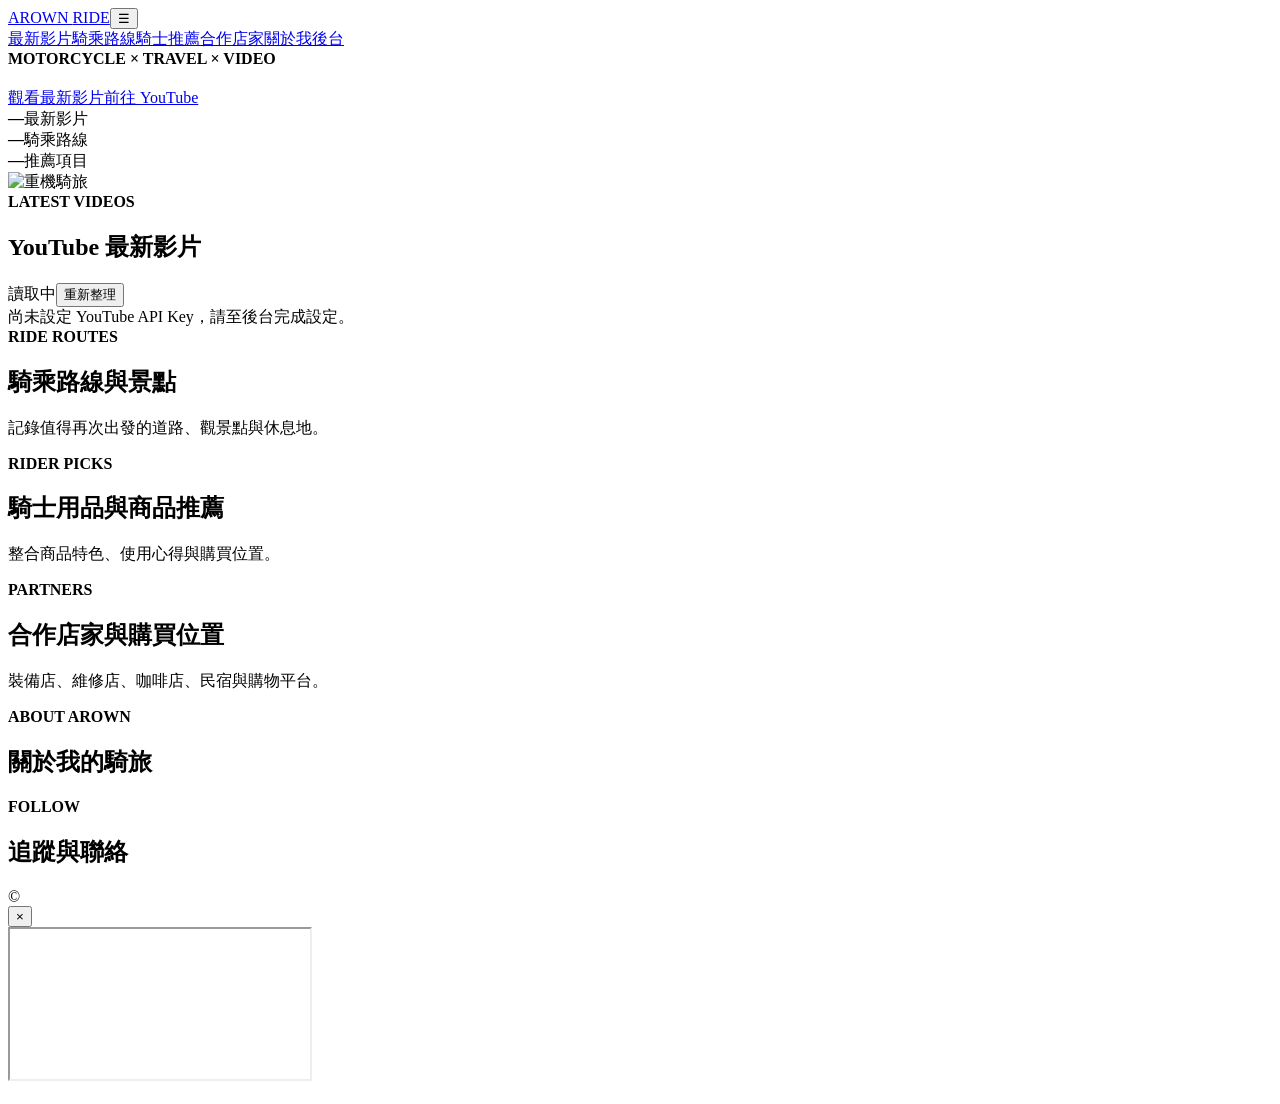
==== index.html @ e5664e4d "Deploy Arown Ride website homepage" ====
<!doctype html><html lang="zh-Hant"><head><meta charset="utf-8"><meta name="viewport" content="width=device-width,initial-scale=1"><meta name="description" content="Arown Chen 重機騎旅品牌網站"><title>Arown Chen｜重機騎旅</title><link rel="stylesheet" href="assets/style.css"></head><body><header><div class="container nav"><a class="logo" href="#home">AROWN <span>RIDE</span></a><button id="menu">☰</button><nav id="nav"><a href="#videos">最新影片</a><a href="#routes">騎乘路線</a><a href="#products">騎士推薦</a><a href="#stores">合作店家</a><a href="#about">關於我</a><a class="admin" href="admin.html">後台</a></nav></div></header><main id="home"><section class="hero"><div class="container hero-grid"><div><b class="tag">MOTORCYCLE × TRAVEL × VIDEO</b><h1 id="heroTitle"></h1><p id="heroSubtitle"></p><div class="actions"><a class="btn primary" href="#videos">觀看最新影片</a><a class="btn ghost" href="https://www.youtube.com/@arown23" target="_blank">前往 YouTube</a></div><div class="stats"><div><strong id="videoCount">—</strong><span>最新影片</span></div><div><strong id="routeCount">—</strong><span>騎乘路線</span></div><div><strong id="productCount">—</strong><span>推薦項目</span></div></div></div><div class="hero-card"><img id="heroImage" alt="重機騎旅"></div></div></section><section id="videos" class="section"><div class="container"><div class="head"><div><b class="tag">LATEST VIDEOS</b><h2>YouTube 最新影片</h2></div><div class="actions"><span id="ytStatus" class="status">讀取中</span><button id="refresh" class="btn ghost small">重新整理</button></div></div><div id="hint" class="hint hidden">尚未設定 YouTube API Key，請至後台完成設定。</div><div id="videoGrid" class="grid videos"></div></div></section><section id="routes" class="section alt"><div class="container"><div class="head"><div><b class="tag">RIDE ROUTES</b><h2>騎乘路線與景點</h2></div><p>記錄值得再次出發的道路、觀景點與休息地。</p></div><div id="routeGrid" class="grid cards3"></div></div></section><section id="products" class="section"><div class="container"><div class="head"><div><b class="tag">RIDER PICKS</b><h2>騎士用品與商品推薦</h2></div><p>整合商品特色、使用心得與購買位置。</p></div><div id="productGrid" class="grid cards3"></div></div></section><section id="stores" class="section alt"><div class="container"><div class="head"><div><b class="tag">PARTNERS</b><h2>合作店家與購買位置</h2></div><p>裝備店、維修店、咖啡店、民宿與購物平台。</p></div><div id="storeGrid" class="grid stores"></div></div></section><section id="about" class="section"><div class="container about"><article class="panel"><b class="tag">ABOUT AROWN</b><h2>關於我的騎旅</h2><p id="aboutText"></p></article><article class="panel"><b class="tag">FOLLOW</b><h2>追蹤與聯絡</h2><div id="contacts" class="contacts"></div></article></div></section></main><footer>© <span id="year"></span> <span id="footerName"></span></footer><div id="modal" class="modal"><div class="shade" data-close></div><div class="dialog"><button data-close>×</button><div class="player"><iframe id="player" allow="autoplay; encrypted-media; picture-in-picture" allowfullscreen></iframe></div><h3 id="modalTitle"></h3></div></div><script src="assets/app.js"></script></body></html>
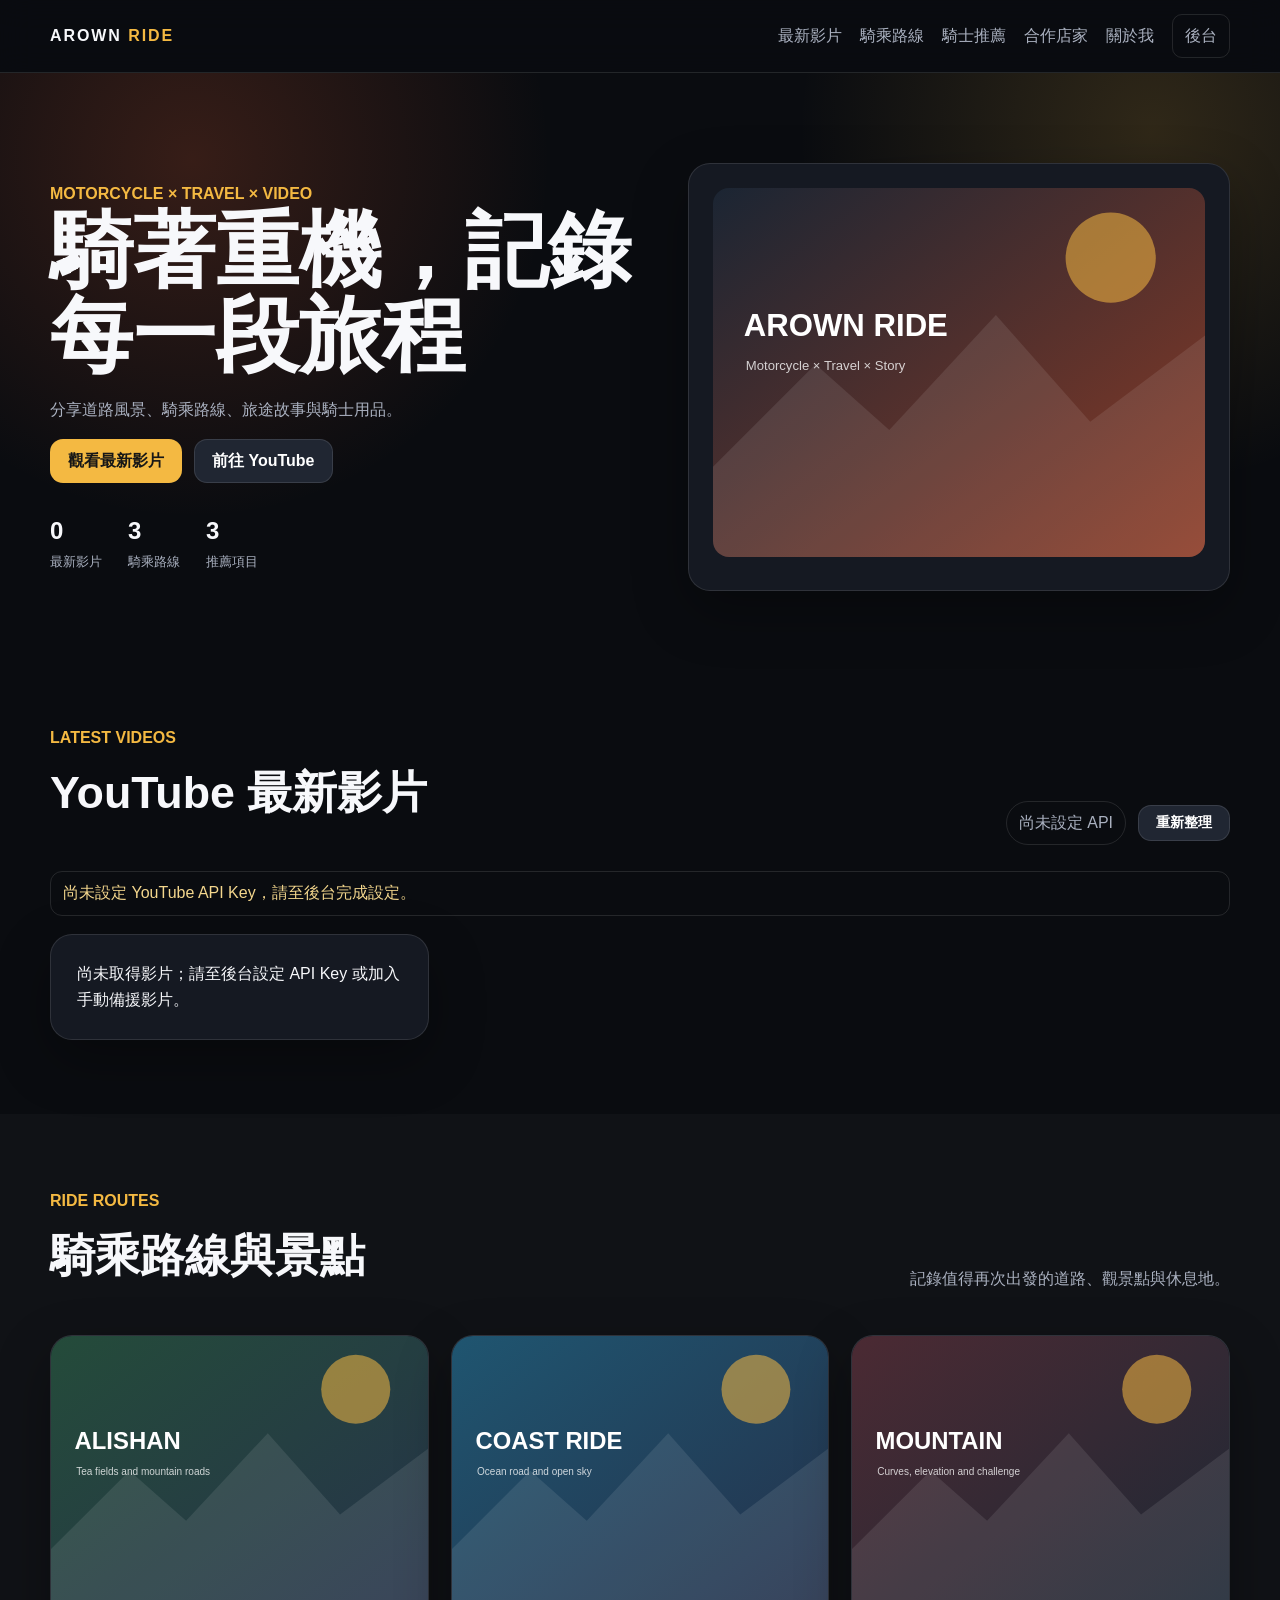
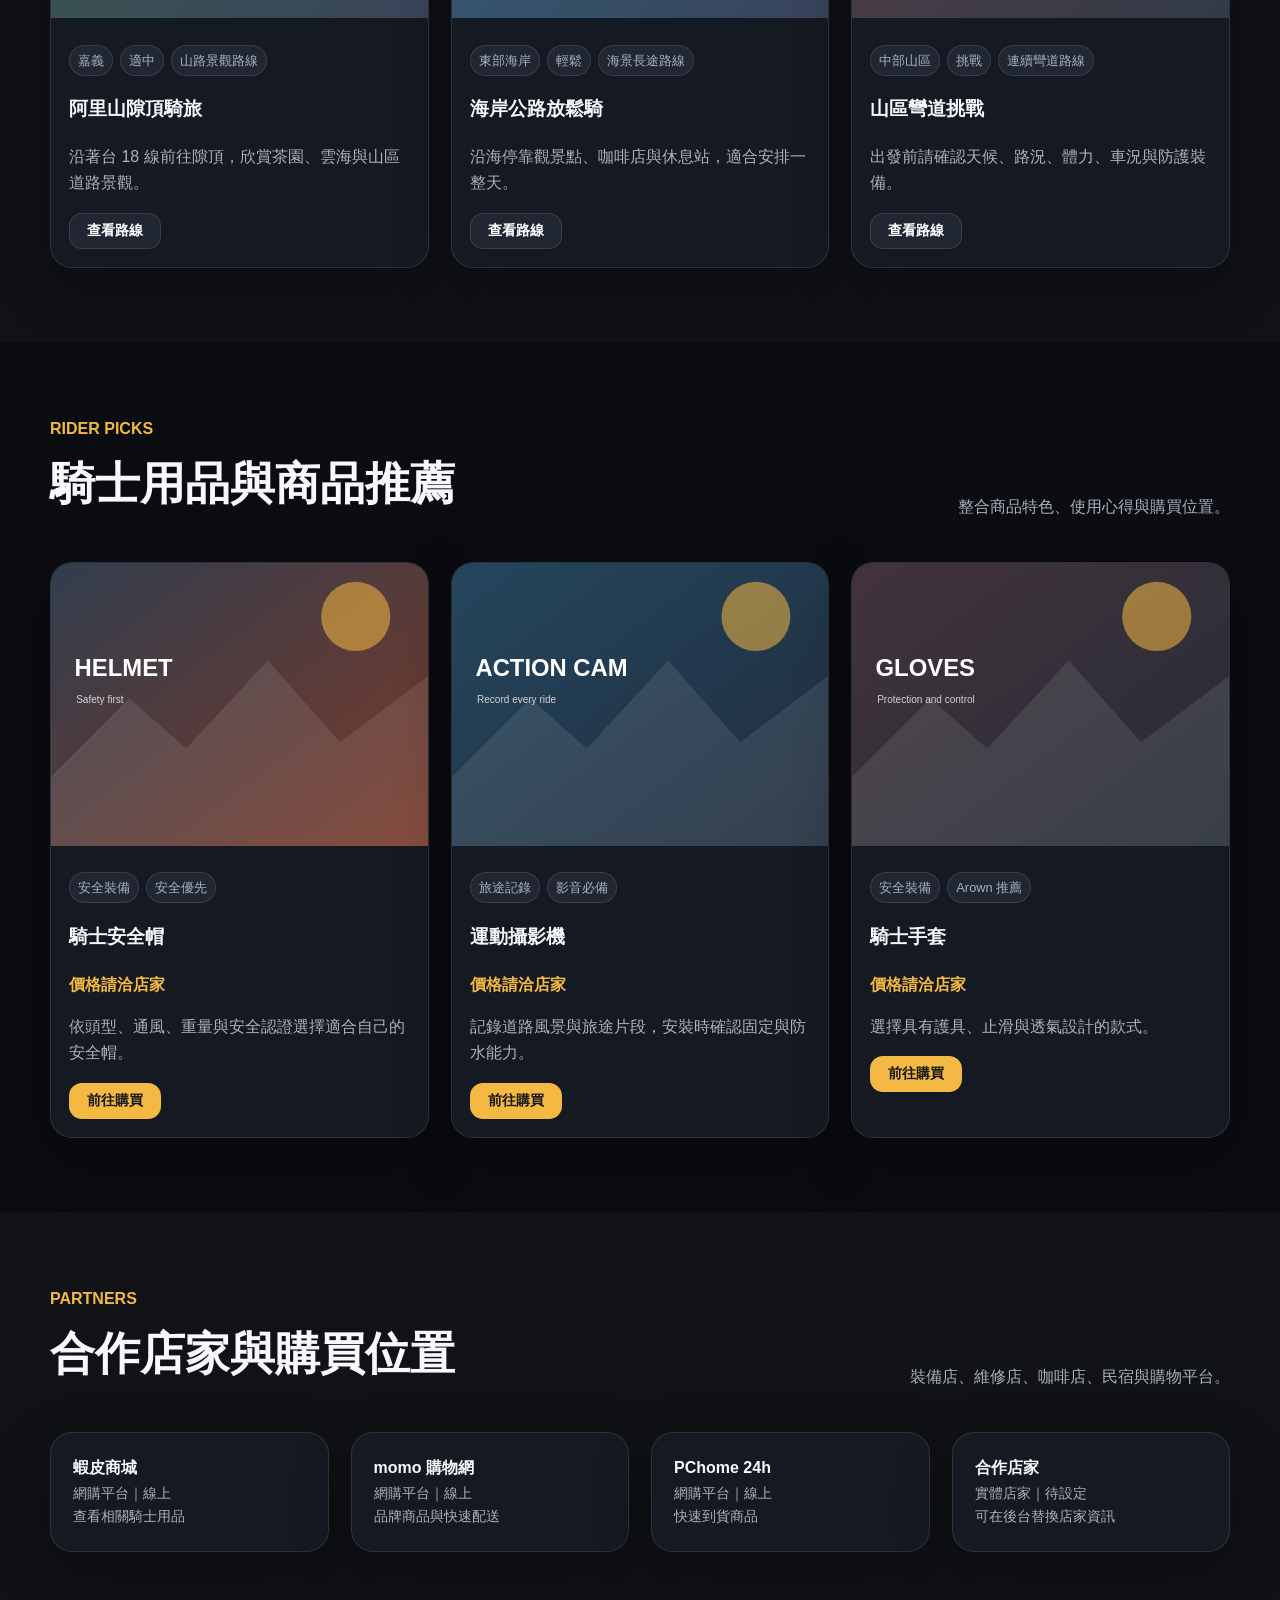
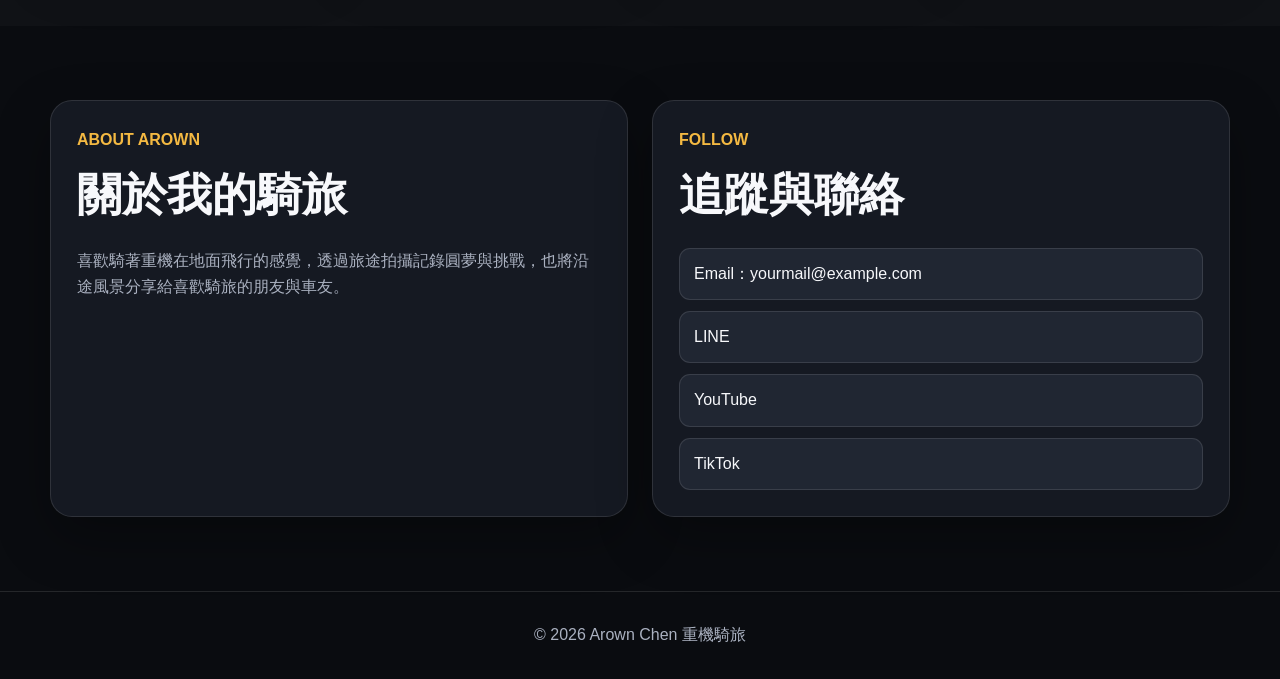
==== commit 2f4c8af4: "Load Arown Ride v3 frontend as module" ====
--- a/index.html
+++ b/index.html
@@ -1 +1 @@
-<!doctype html><html lang="zh-Hant"><head><meta charset="utf-8"><meta name="viewport" content="width=device-width,initial-scale=1"><meta name="description" content="Arown Chen 重機騎旅品牌網站"><title>Arown Chen｜重機騎旅</title><link rel="stylesheet" href="assets/style.css"></head><body><header><div class="container nav"><a class="logo" href="#home">AROWN <span>RIDE</span></a><button id="menu">☰</button><nav id="nav"><a href="#videos">最新影片</a><a href="#routes">騎乘路線</a><a href="#products">騎士推薦</a><a href="#stores">合作店家</a><a href="#about">關於我</a><a class="admin" href="admin.html">後台</a></nav></div></header><main id="home"><section class="hero"><div class="container hero-grid"><div><b class="tag">MOTORCYCLE × TRAVEL × VIDEO</b><h1 id="heroTitle"></h1><p id="heroSubtitle"></p><div class="actions"><a class="btn primary" href="#videos">觀看最新影片</a><a class="btn ghost" href="https://www.youtube.com/@arown23" target="_blank">前往 YouTube</a></div><div class="stats"><div><strong id="videoCount">—</strong><span>最新影片</span></div><div><strong id="routeCount">—</strong><span>騎乘路線</span></div><div><strong id="productCount">—</strong><span>推薦項目</span></div></div></div><div class="hero-card"><img id="heroImage" alt="重機騎旅"></div></div></section><section id="videos" class="section"><div class="container"><div class="head"><div><b class="tag">LATEST VIDEOS</b><h2>YouTube 最新影片</h2></div><div class="actions"><span id="ytStatus" class="status">讀取中</span><button id="refresh" class="btn ghost small">重新整理</button></div></div><div id="hint" class="hint hidden">尚未設定 YouTube API Key，請至後台完成設定。</div><div id="videoGrid" class="grid videos"></div></div></section><section id="routes" class="section alt"><div class="container"><div class="head"><div><b class="tag">RIDE ROUTES</b><h2>騎乘路線與景點</h2></div><p>記錄值得再次出發的道路、觀景點與休息地。</p></div><div id="routeGrid" class="grid cards3"></div></div></section><section id="products" class="section"><div class="container"><div class="head"><div><b class="tag">RIDER PICKS</b><h2>騎士用品與商品推薦</h2></div><p>整合商品特色、使用心得與購買位置。</p></div><div id="productGrid" class="grid cards3"></div></div></section><section id="stores" class="section alt"><div class="container"><div class="head"><div><b class="tag">PARTNERS</b><h2>合作店家與購買位置</h2></div><p>裝備店、維修店、咖啡店、民宿與購物平台。</p></div><div id="storeGrid" class="grid stores"></div></div></section><section id="about" class="section"><div class="container about"><article class="panel"><b class="tag">ABOUT AROWN</b><h2>關於我的騎旅</h2><p id="aboutText"></p></article><article class="panel"><b class="tag">FOLLOW</b><h2>追蹤與聯絡</h2><div id="contacts" class="contacts"></div></article></div></section></main><footer>© <span id="year"></span> <span id="footerName"></span></footer><div id="modal" class="modal"><div class="shade" data-close></div><div class="dialog"><button data-close>×</button><div class="player"><iframe id="player" allow="autoplay; encrypted-media; picture-in-picture" allowfullscreen></iframe></div><h3 id="modalTitle"></h3></div></div><script src="assets/app.js"></script></body></html>+<!doctype html><html lang="zh-Hant"><head><meta charset="utf-8"><meta name="viewport" content="width=device-width,initial-scale=1"><meta name="description" content="Arown Chen 重機騎旅品牌網站"><title>Arown Chen｜重機騎旅</title><link rel="stylesheet" href="assets/style.css"></head><body><header><div class="container nav"><a class="logo" href="#home">AROWN <span>RIDE</span></a><button id="menu">☰</button><nav id="nav"><a href="#videos">最新影片</a><a href="#routes">騎乘路線</a><a href="#products">騎士推薦</a><a href="#stores">合作店家</a><a href="#about">關於我</a><a class="admin" href="admin.html">後台</a></nav></div></header><main id="home"><section class="hero"><div class="container hero-grid"><div><b class="tag">MOTORCYCLE × TRAVEL × VIDEO</b><h1 id="heroTitle"></h1><p id="heroSubtitle"></p><div class="actions"><a class="btn primary" href="#videos">觀看最新影片</a><a class="btn ghost" href="https://www.youtube.com/@arown23" target="_blank" rel="noopener">前往 YouTube</a></div><div class="stats"><div><strong id="videoCount">—</strong><span>最新影片</span></div><div><strong id="routeCount">—</strong><span>騎乘路線</span></div><div><strong id="productCount">—</strong><span>推薦項目</span></div></div></div><div class="hero-card"><img id="heroImage" alt="重機騎旅"></div></div></section><section id="videos" class="section"><div class="container"><div class="head"><div><b class="tag">LATEST VIDEOS</b><h2>YouTube 最新影片</h2></div><div class="actions"><span id="ytStatus" class="status">讀取中</span><button id="refresh" class="btn ghost small">重新整理</button></div></div><div id="hint" class="hint hidden">尚未設定 YouTube API Key，請至後台完成設定。</div><div id="videoGrid" class="grid videos"></div></div></section><section id="routes" class="section alt"><div class="container"><div class="head"><div><b class="tag">RIDE ROUTES</b><h2>騎乘路線與景點</h2></div><p>記錄值得再次出發的道路、觀景點與休息地。</p></div><div id="routeGrid" class="grid cards3"></div></div></section><section id="products" class="section"><div class="container"><div class="head"><div><b class="tag">RIDER PICKS</b><h2>騎士用品與商品推薦</h2></div><p>整合商品特色、使用心得與購買位置。</p></div><div id="productGrid" class="grid cards3"></div></div></section><section id="stores" class="section alt"><div class="container"><div class="head"><div><b class="tag">PARTNERS</b><h2>合作店家與購買位置</h2></div><p>裝備店、維修店、咖啡店、民宿與購物平台。</p></div><div id="storeGrid" class="grid stores"></div></div></section><section id="about" class="section"><div class="container about"><article class="panel"><b class="tag">ABOUT AROWN</b><h2>關於我的騎旅</h2><p id="aboutText"></p></article><article class="panel"><b class="tag">FOLLOW</b><h2>追蹤與聯絡</h2><div id="contacts" class="contacts"></div></article></div></section></main><footer>© <span id="year"></span> <span id="footerName"></span></footer><div id="modal" class="modal"><div class="shade" data-close></div><div class="dialog"><button data-close>×</button><div class="player"><iframe id="player" allow="autoplay; encrypted-media; picture-in-picture" allowfullscreen></iframe></div><h3 id="modalTitle"></h3></div></div><script type="module" src="assets/app.js"></script></body></html>
--- a/assets/style.css
+++ b/assets/style.css
@@ -0,0 +1 @@
+*{box-sizing:border-box}:root{--bg:#0a0c10;--card:#151922;--card2:#202632;--text:#f7f8fb;--muted:#aab1c0;--accent:#f4b942;--line:rgba(255,255,255,.11);--max:1180px}html{scroll-behavior:smooth}body{margin:0;background:var(--bg);color:var(--text);font-family:"Microsoft JhengHei",Arial,sans-serif;line-height:1.65}a{color:inherit;text-decoration:none}.container{width:min(var(--max),calc(100% - 32px));margin:auto}header{position:sticky;top:0;z-index:20;background:rgba(10,12,16,.88);backdrop-filter:blur(16px);border-bottom:1px solid var(--line)}.nav{min-height:72px;display:flex;align-items:center;justify-content:space-between}.logo{font-weight:900;letter-spacing:.12em}.logo span,.tag{color:var(--accent)}nav{display:flex;gap:18px;align-items:center}nav a{color:var(--muted)}.admin{border:1px solid var(--line);padding:8px 12px;border-radius:10px}#menu{display:none;background:none;color:white;border:0;font-size:1.4rem}.hero{padding:90px 0 60px;background:radial-gradient(circle at 15% 15%,rgba(214,90,49,.22),transparent 30%),radial-gradient(circle at 90% 10%,rgba(244,185,66,.16),transparent 28%)}.hero-grid{display:grid;grid-template-columns:1.05fr .95fr;gap:38px;align-items:center}h1{font-size:clamp(2.7rem,7vw,5.2rem);line-height:1.03;margin:0 0 18px}h2{font-size:clamp(1.8rem,4vw,2.8rem);margin:.1em 0 .35em}.hero p,.head p,.panel p,.card p{color:var(--muted)}.hero-card,.panel,.card{background:var(--card);border:1px solid var(--line);border-radius:22px;overflow:hidden;box-shadow:0 20px 55px rgba(0,0,0,.3)}.hero-card{padding:24px}.hero-card img{width:100%;border-radius:16px}.actions{display:flex;gap:12px;flex-wrap:wrap;align-items:center}.btn{display:inline-flex;min-height:44px;padding:0 17px;align-items:center;justify-content:center;border-radius:13px;border:1px solid transparent;font-weight:800;cursor:pointer}.primary{background:var(--accent);color:#171717}.ghost{background:var(--card2);border-color:var(--line);color:white}.danger{background:#a93648;color:white}.small{min-height:36px;font-size:.9rem}.stats{display:flex;gap:26px;margin-top:28px}.stats div{display:grid}.stats strong{font-size:1.5rem}.stats span{font-size:.82rem;color:var(--muted)}.section{padding:74px 0}.alt{background:rgba(255,255,255,.025)}.head{display:flex;justify-content:space-between;align-items:end;gap:24px;margin-bottom:26px}.grid{display:grid;gap:22px}.videos,.cards3{grid-template-columns:repeat(3,1fr)}.stores{grid-template-columns:repeat(4,1fr)}.card img{width:100%;aspect-ratio:4/3;object-fit:cover}.thumb{position:relative;aspect-ratio:16/9;cursor:pointer;overflow:hidden}.thumb img{width:100%;height:100%;object-fit:cover}.play{position:absolute;inset:0;display:grid;place-items:center;font-size:2rem;background:linear-gradient(transparent,rgba(0,0,0,.35))}.body{padding:18px}.meta,.chip{font-size:.8rem;color:var(--muted)}.chips{display:flex;gap:7px;flex-wrap:wrap}.chip{padding:4px 8px;border-radius:999px;border:1px solid var(--line);background:var(--card2)}.price{color:var(--accent);font-weight:900}.store{padding:22px}.store span{display:block;color:var(--muted);font-size:.9rem}.about{display:grid;grid-template-columns:1fr 1fr;gap:24px}.panel{padding:26px}.contacts{display:grid;gap:11px}.contacts a{padding:12px 14px;background:var(--card2);border:1px solid var(--line);border-radius:11px}.status,.hint{padding:8px 12px;border:1px solid var(--line);border-radius:999px;color:var(--muted)}.hint{margin-bottom:18px;border-radius:12px;color:#f4d78d}.hidden{display:none}footer{text-align:center;padding:30px;color:var(--muted);border-top:1px solid var(--line)}.modal{display:none;position:fixed;inset:0;z-index:100}.modal.open{display:block}.shade{position:absolute;inset:0;background:rgba(0,0,0,.8)}.dialog{position:relative;z-index:1;width:min(980px,calc(100% - 28px));margin:7vh auto;background:var(--card);padding:18px;border-radius:18px}.dialog>button{position:absolute;right:8px;top:8px;border:0;border-radius:50%;width:38px;height:38px;background:black;color:white;font-size:1.4rem}.player{aspect-ratio:16/9}.player iframe{width:100%;height:100%;border:0}.admin-main{padding:50px 0}.admin-title{font-size:clamp(2rem,5vw,3.5rem)}.tabs{display:flex;gap:9px;flex-wrap:wrap;margin:22px 0}.tabs button{padding:10px 14px;background:var(--card2);color:white;border:1px solid var(--line);border-radius:11px}.tabs button.active{background:var(--accent);color:#171717}.tab{display:none}.tab.active{display:block}.form{display:grid;grid-template-columns:1fr 1fr;gap:15px}.full{grid-column:1/-1}label{font-weight:700}input,select,textarea{width:100%;margin-top:6px;padding:11px 12px;background:var(--card2);border:1px solid var(--line);border-radius:10px;color:white;font:inherit}textarea{min-height:110px}.list{display:grid;gap:11px;margin-top:18px}.item{display:grid;grid-template-columns:1fr auto;gap:12px;align-items:center;padding:14px;background:var(--card);border:1px solid var(--line);border-radius:13px}.result{margin-top:14px;padding:12px;background:var(--card2);border-radius:11px;color:var(--muted)}@media(max-width:950px){.videos,.cards3{grid-template-columns:repeat(2,1fr)}.stores{grid-template-columns:repeat(2,1fr)}}@media(max-width:760px){.hero-grid,.about{grid-template-columns:1fr}#menu{display:block}#nav{display:none;position:absolute;top:66px;left:16px;right:16px;background:var(--card);padding:16px;flex-direction:column}#nav.open{display:flex}.videos,.cards3,.stores,.form{grid-template-columns:1fr}.full{grid-column:auto}.head{align-items:flex-start;flex-direction:column}.item{grid-template-columns:1fr}}
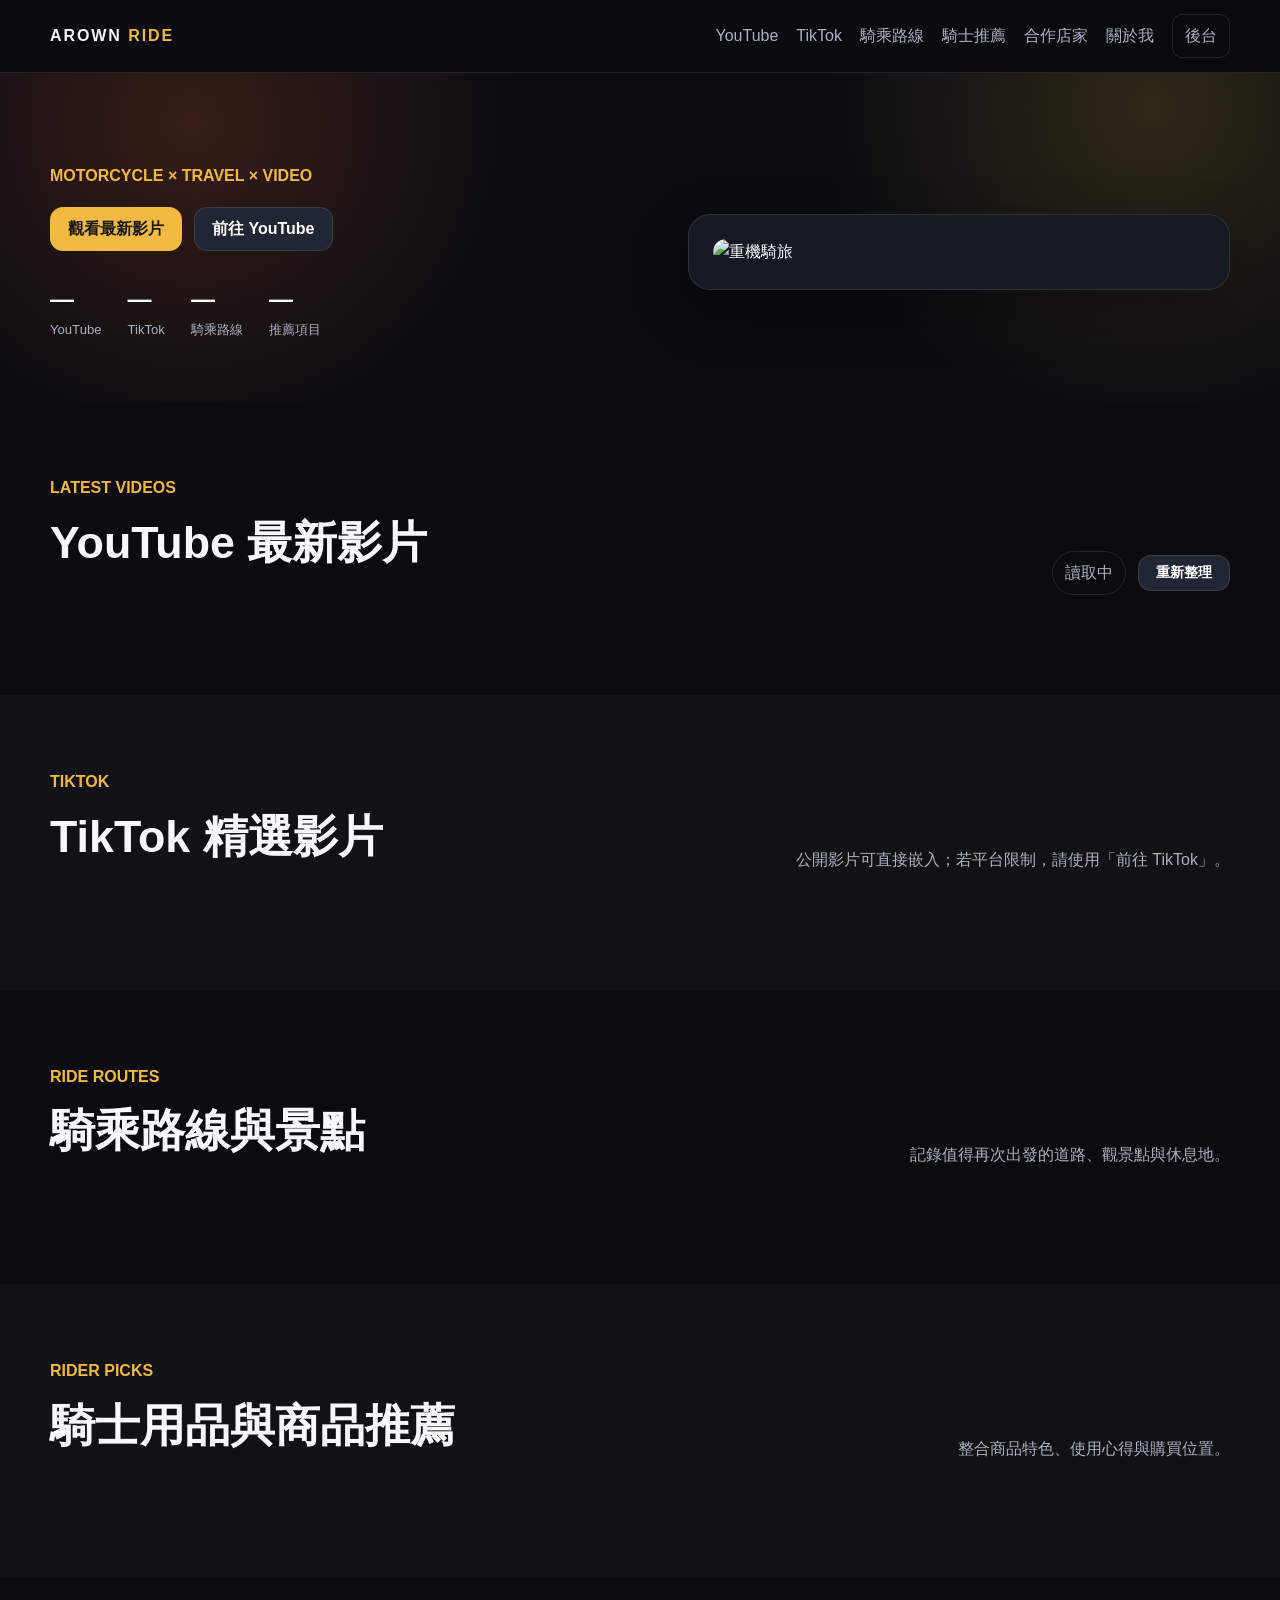
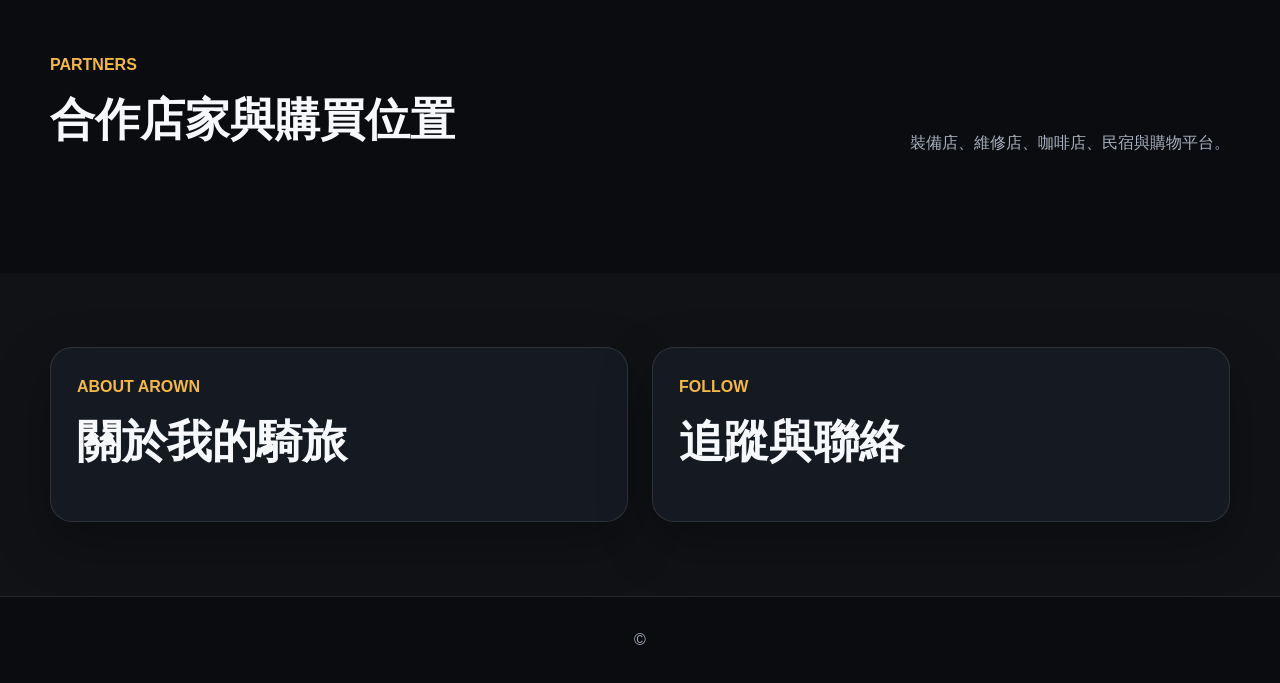
==== commit 19c26919: "Add TikTok section to Arown Ride v3.0.3" ====
--- a/index.html
+++ b/index.html
@@ -1 +1 @@
-<!doctype html><html lang="zh-Hant"><head><meta charset="utf-8"><meta name="viewport" content="width=device-width,initial-scale=1"><meta name="description" content="Arown Chen 重機騎旅品牌網站"><title>Arown Chen｜重機騎旅</title><link rel="stylesheet" href="assets/style.css"></head><body><header><div class="container nav"><a class="logo" href="#home">AROWN <span>RIDE</span></a><button id="menu">☰</button><nav id="nav"><a href="#videos">最新影片</a><a href="#routes">騎乘路線</a><a href="#products">騎士推薦</a><a href="#stores">合作店家</a><a href="#about">關於我</a><a class="admin" href="admin.html">後台</a></nav></div></header><main id="home"><section class="hero"><div class="container hero-grid"><div><b class="tag">MOTORCYCLE × TRAVEL × VIDEO</b><h1 id="heroTitle"></h1><p id="heroSubtitle"></p><div class="actions"><a class="btn primary" href="#videos">觀看最新影片</a><a class="btn ghost" href="https://www.youtube.com/@arown23" target="_blank" rel="noopener">前往 YouTube</a></div><div class="stats"><div><strong id="videoCount">—</strong><span>最新影片</span></div><div><strong id="routeCount">—</strong><span>騎乘路線</span></div><div><strong id="productCount">—</strong><span>推薦項目</span></div></div></div><div class="hero-card"><img id="heroImage" alt="重機騎旅"></div></div></section><section id="videos" class="section"><div class="container"><div class="head"><div><b class="tag">LATEST VIDEOS</b><h2>YouTube 最新影片</h2></div><div class="actions"><span id="ytStatus" class="status">讀取中</span><button id="refresh" class="btn ghost small">重新整理</button></div></div><div id="hint" class="hint hidden">尚未設定 YouTube API Key，請至後台完成設定。</div><div id="videoGrid" class="grid videos"></div></div></section><section id="routes" class="section alt"><div class="container"><div class="head"><div><b class="tag">RIDE ROUTES</b><h2>騎乘路線與景點</h2></div><p>記錄值得再次出發的道路、觀景點與休息地。</p></div><div id="routeGrid" class="grid cards3"></div></div></section><section id="products" class="section"><div class="container"><div class="head"><div><b class="tag">RIDER PICKS</b><h2>騎士用品與商品推薦</h2></div><p>整合商品特色、使用心得與購買位置。</p></div><div id="productGrid" class="grid cards3"></div></div></section><section id="stores" class="section alt"><div class="container"><div class="head"><div><b class="tag">PARTNERS</b><h2>合作店家與購買位置</h2></div><p>裝備店、維修店、咖啡店、民宿與購物平台。</p></div><div id="storeGrid" class="grid stores"></div></div></section><section id="about" class="section"><div class="container about"><article class="panel"><b class="tag">ABOUT AROWN</b><h2>關於我的騎旅</h2><p id="aboutText"></p></article><article class="panel"><b class="tag">FOLLOW</b><h2>追蹤與聯絡</h2><div id="contacts" class="contacts"></div></article></div></section></main><footer>© <span id="year"></span> <span id="footerName"></span></footer><div id="modal" class="modal"><div class="shade" data-close></div><div class="dialog"><button data-close>×</button><div class="player"><iframe id="player" allow="autoplay; encrypted-media; picture-in-picture" allowfullscreen></iframe></div><h3 id="modalTitle"></h3></div></div><script type="module" src="assets/app.js"></script></body></html>+<!doctype html><html lang="zh-Hant"><head><meta charset="utf-8"><meta name="viewport" content="width=device-width,initial-scale=1"><meta name="description" content="Arown Chen 重機騎旅品牌網站"><title>Arown Chen｜重機騎旅</title><link rel="stylesheet" href="assets/style.css"></head><body><header><div class="container nav"><a class="logo" href="#home">AROWN <span>RIDE</span></a><button id="menu">☰</button><nav id="nav"><a href="#videos">YouTube</a><a href="#tiktokVideos">TikTok</a><a href="#routes">騎乘路線</a><a href="#products">騎士推薦</a><a href="#stores">合作店家</a><a href="#about">關於我</a><a class="admin" href="admin.html">後台</a></nav></div></header><main id="home"><section class="hero"><div class="container hero-grid"><div><b class="tag">MOTORCYCLE × TRAVEL × VIDEO</b><h1 id="heroTitle"></h1><p id="heroSubtitle"></p><div class="actions"><a class="btn primary" href="#videos">觀看最新影片</a><a class="btn ghost" href="https://www.youtube.com/@arown23" target="_blank" rel="noopener">前往 YouTube</a></div><div class="stats"><div><strong id="videoCount">—</strong><span>YouTube</span></div><div><strong id="tiktokCount">—</strong><span>TikTok</span></div><div><strong id="routeCount">—</strong><span>騎乘路線</span></div><div><strong id="productCount">—</strong><span>推薦項目</span></div></div></div><div class="hero-card"><img id="heroImage" alt="重機騎旅"></div></div></section><section id="videos" class="section"><div class="container"><div class="head"><div><b class="tag">LATEST VIDEOS</b><h2>YouTube 最新影片</h2></div><div class="actions"><span id="ytStatus" class="status">讀取中</span><button id="refresh" class="btn ghost small">重新整理</button></div></div><div id="hint" class="hint hidden">尚未設定 YouTube API Key，請至後台完成設定。</div><div id="videoGrid" class="grid videos"></div></div></section><section id="tiktokVideos" class="section alt"><div class="container"><div class="head"><div><b class="tag">TIKTOK</b><h2>TikTok 精選影片</h2></div><p>公開影片可直接嵌入；若平台限制，請使用「前往 TikTok」。</p></div><div id="tiktokGrid" class="grid videos"></div></div></section><section id="routes" class="section"><div class="container"><div class="head"><div><b class="tag">RIDE ROUTES</b><h2>騎乘路線與景點</h2></div><p>記錄值得再次出發的道路、觀景點與休息地。</p></div><div id="routeGrid" class="grid cards3"></div></div></section><section id="products" class="section alt"><div class="container"><div class="head"><div><b class="tag">RIDER PICKS</b><h2>騎士用品與商品推薦</h2></div><p>整合商品特色、使用心得與購買位置。</p></div><div id="productGrid" class="grid cards3"></div></div></section><section id="stores" class="section"><div class="container"><div class="head"><div><b class="tag">PARTNERS</b><h2>合作店家與購買位置</h2></div><p>裝備店、維修店、咖啡店、民宿與購物平台。</p></div><div id="storeGrid" class="grid stores"></div></div></section><section id="about" class="section alt"><div class="container about"><article class="panel"><b class="tag">ABOUT AROWN</b><h2>關於我的騎旅</h2><p id="aboutText"></p></article><article class="panel"><b class="tag">FOLLOW</b><h2>追蹤與聯絡</h2><div id="contacts" class="contacts"></div></article></div></section></main><footer>© <span id="year"></span> <span id="footerName"></span></footer><div id="modal" class="modal"><div class="shade" data-close></div><div class="dialog"><button data-close>×</button><div class="player"><iframe id="player" allow="autoplay; encrypted-media; picture-in-picture" allowfullscreen></iframe></div><h3 id="modalTitle"></h3></div></div><script src="assets/app.js?v=3.0.3"></script></body></html>
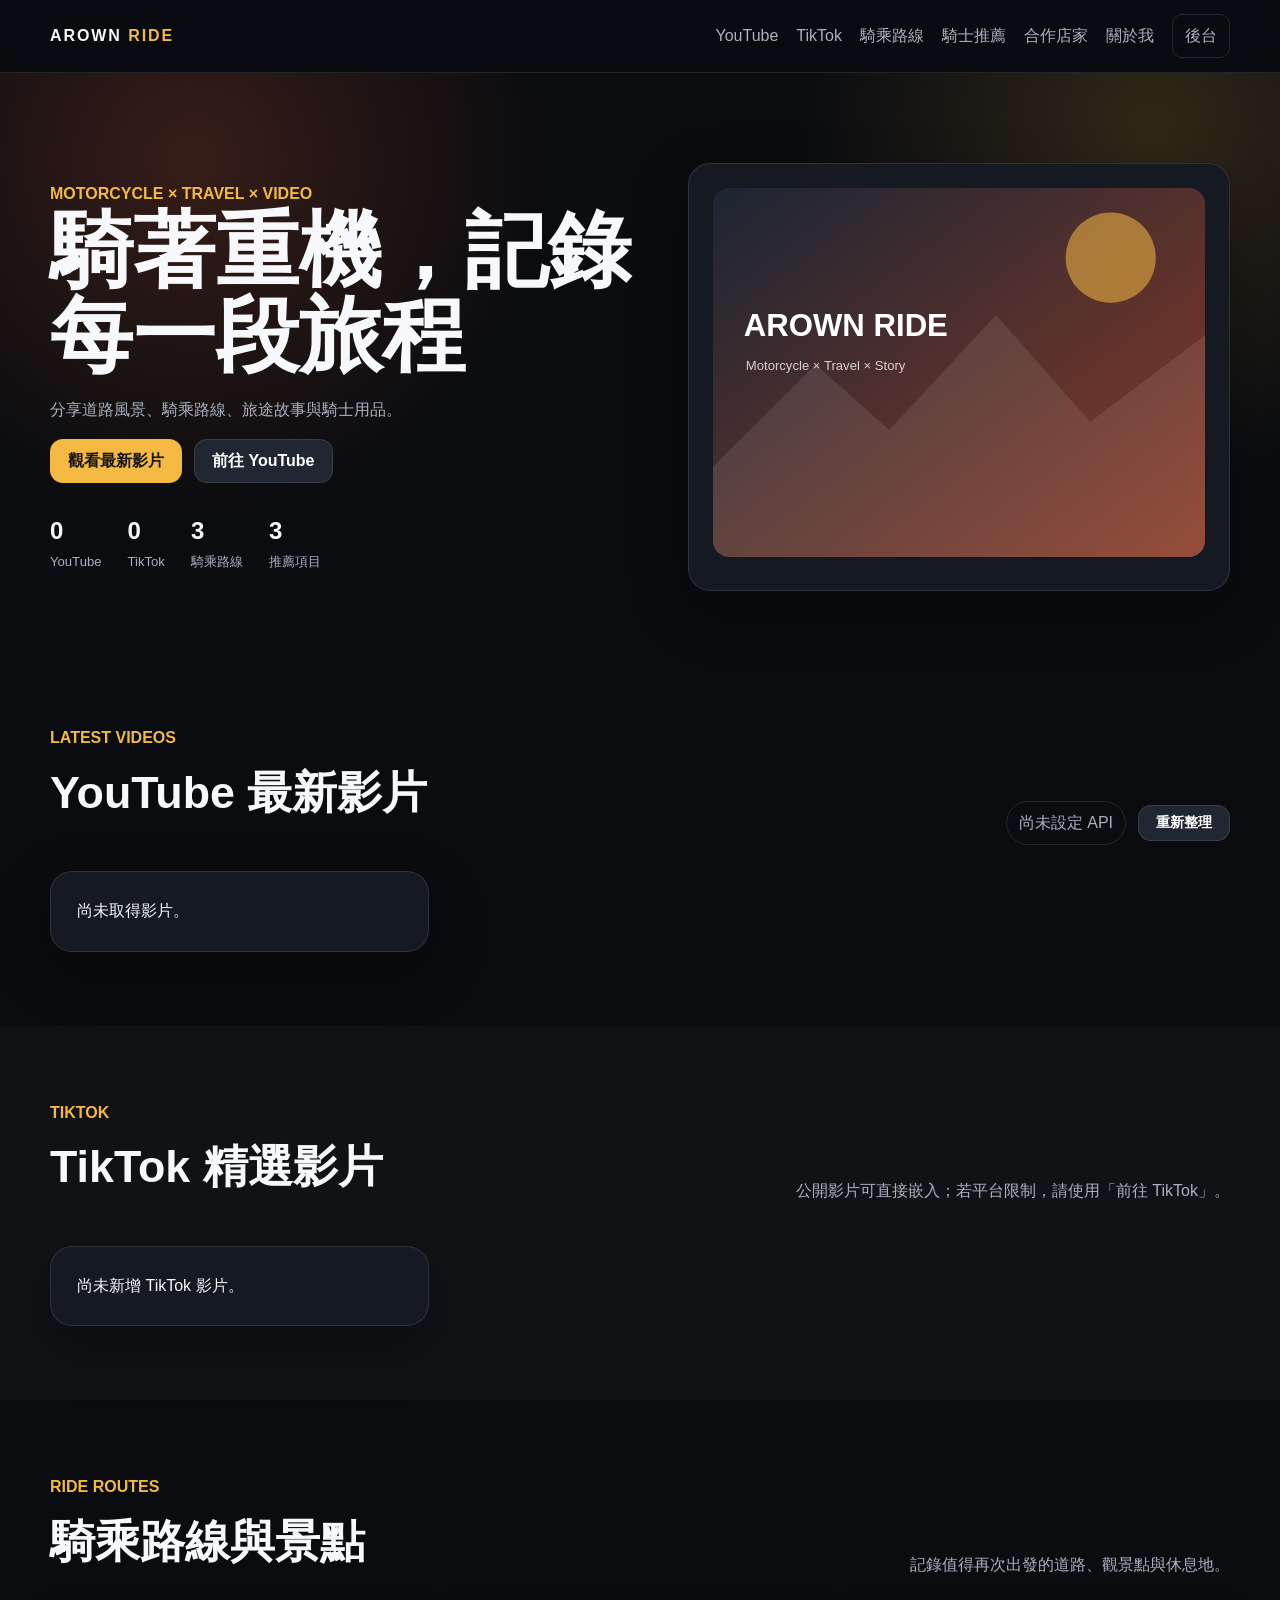
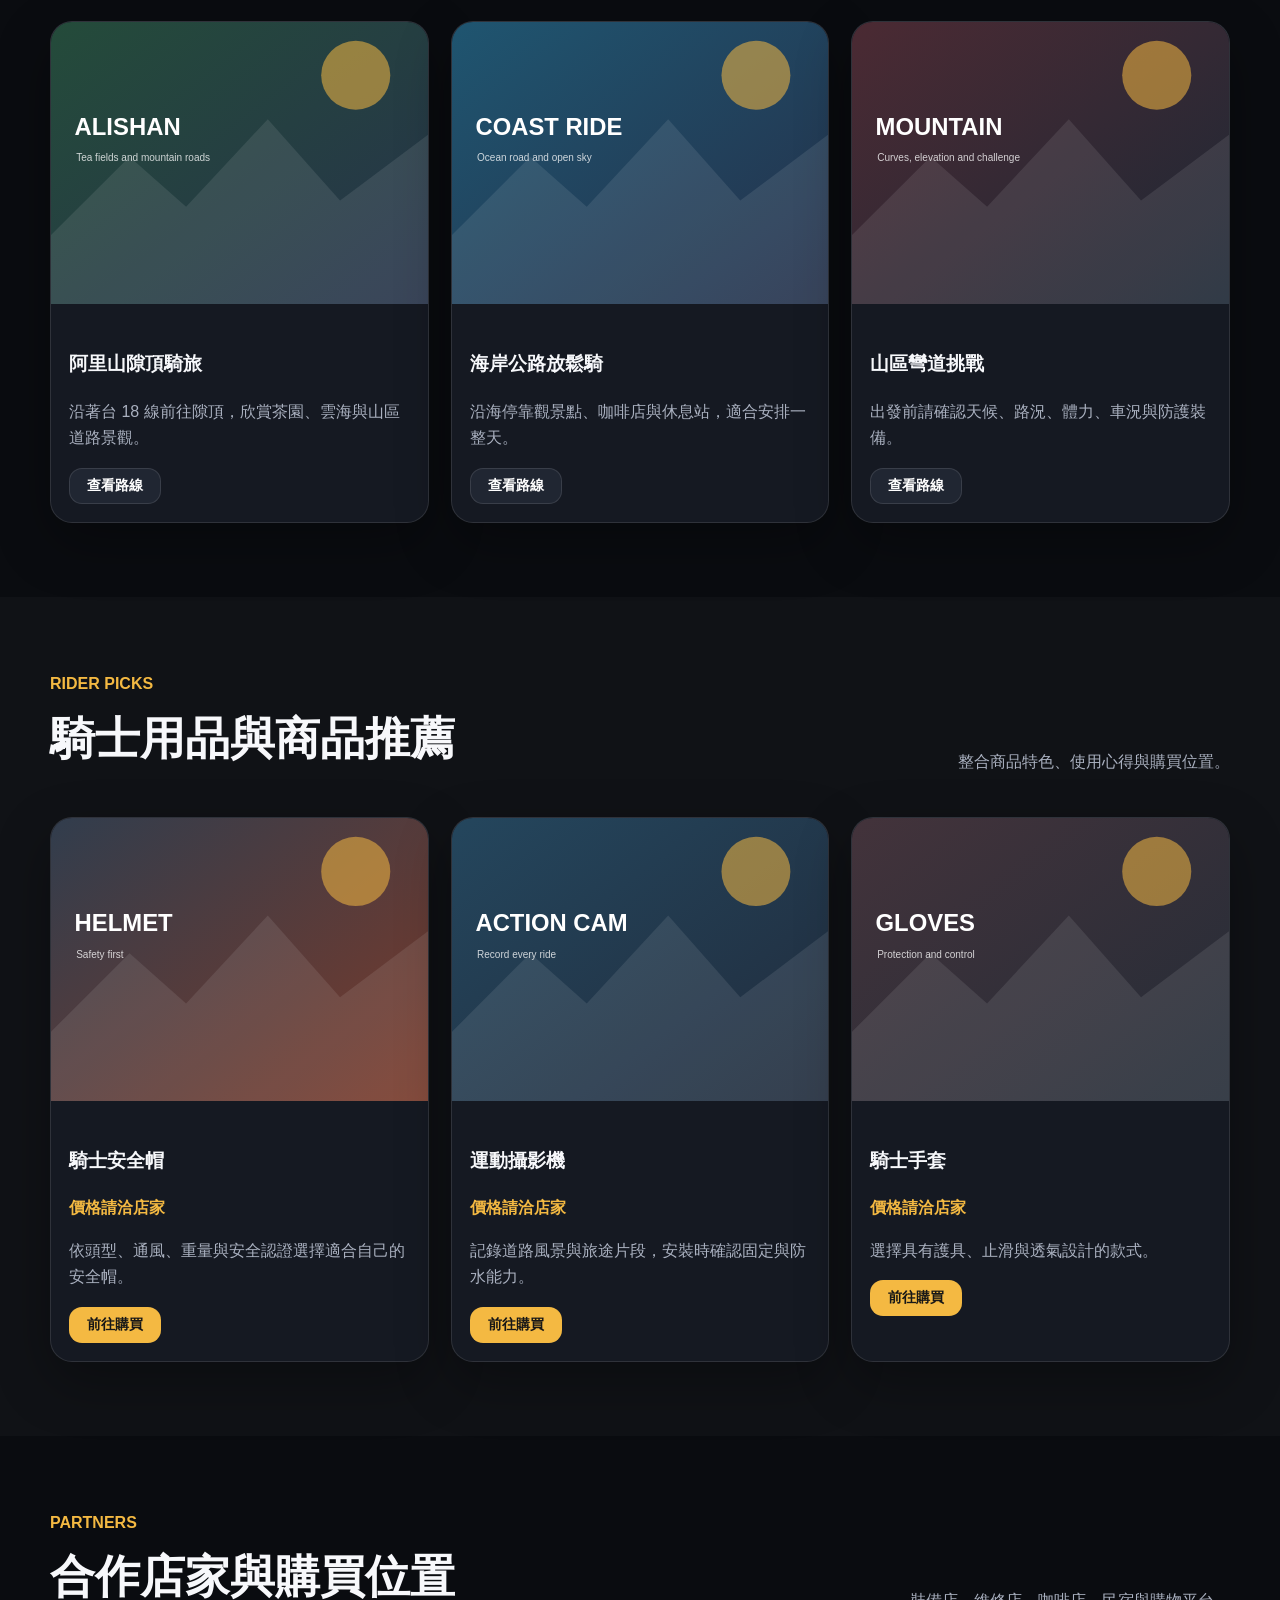
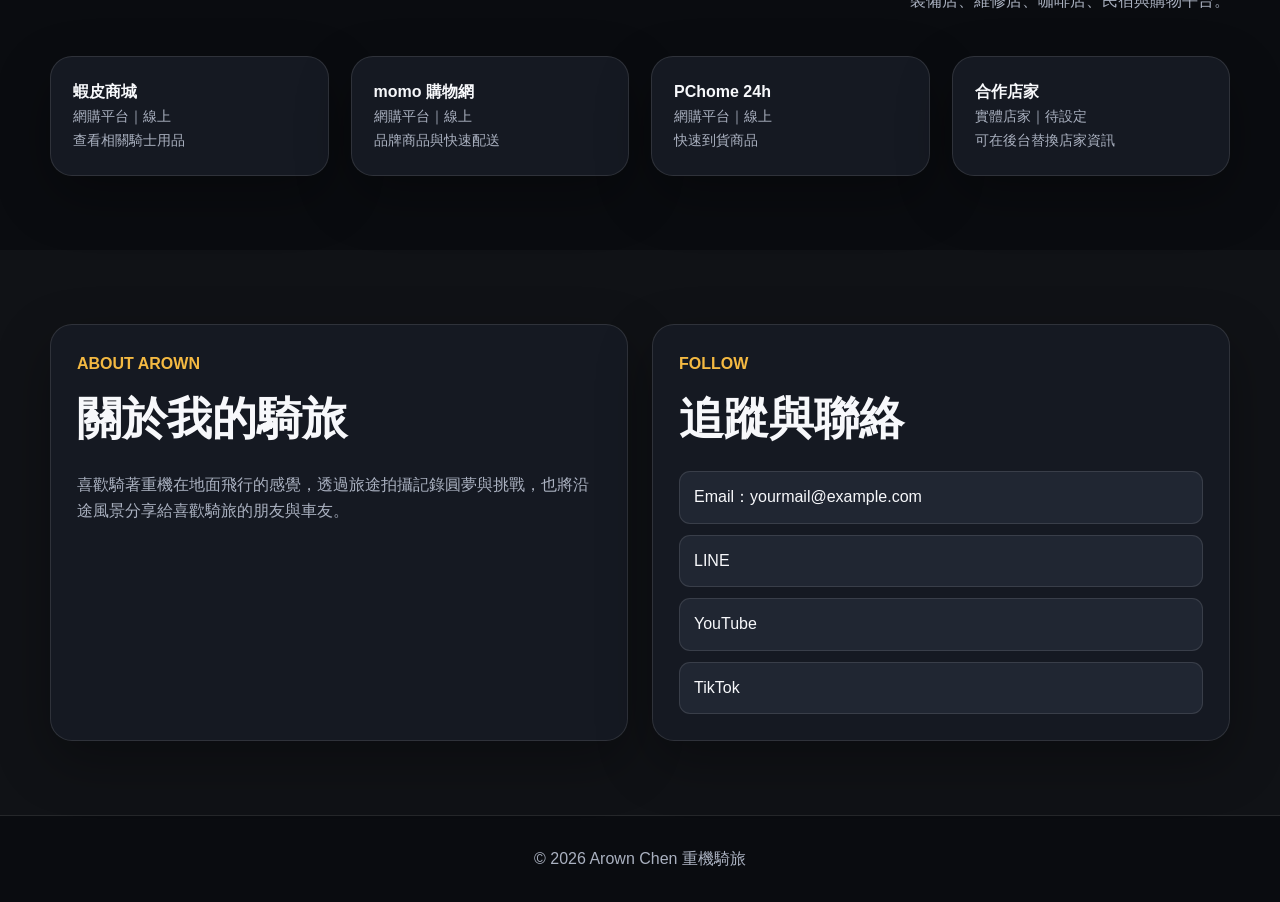
==== commit 3eb457f0: "Switch Arown Ride front end to v3.1 cloud-enabled app" ====
--- a/index.html
+++ b/index.html
@@ -1 +1 @@
-<!doctype html><html lang="zh-Hant"><head><meta charset="utf-8"><meta name="viewport" content="width=device-width,initial-scale=1"><meta name="description" content="Arown Chen 重機騎旅品牌網站"><title>Arown Chen｜重機騎旅</title><link rel="stylesheet" href="assets/style.css"></head><body><header><div class="container nav"><a class="logo" href="#home">AROWN <span>RIDE</span></a><button id="menu">☰</button><nav id="nav"><a href="#videos">YouTube</a><a href="#tiktokVideos">TikTok</a><a href="#routes">騎乘路線</a><a href="#products">騎士推薦</a><a href="#stores">合作店家</a><a href="#about">關於我</a><a class="admin" href="admin.html">後台</a></nav></div></header><main id="home"><section class="hero"><div class="container hero-grid"><div><b class="tag">MOTORCYCLE × TRAVEL × VIDEO</b><h1 id="heroTitle"></h1><p id="heroSubtitle"></p><div class="actions"><a class="btn primary" href="#videos">觀看最新影片</a><a class="btn ghost" href="https://www.youtube.com/@arown23" target="_blank" rel="noopener">前往 YouTube</a></div><div class="stats"><div><strong id="videoCount">—</strong><span>YouTube</span></div><div><strong id="tiktokCount">—</strong><span>TikTok</span></div><div><strong id="routeCount">—</strong><span>騎乘路線</span></div><div><strong id="productCount">—</strong><span>推薦項目</span></div></div></div><div class="hero-card"><img id="heroImage" alt="重機騎旅"></div></div></section><section id="videos" class="section"><div class="container"><div class="head"><div><b class="tag">LATEST VIDEOS</b><h2>YouTube 最新影片</h2></div><div class="actions"><span id="ytStatus" class="status">讀取中</span><button id="refresh" class="btn ghost small">重新整理</button></div></div><div id="hint" class="hint hidden">尚未設定 YouTube API Key，請至後台完成設定。</div><div id="videoGrid" class="grid videos"></div></div></section><section id="tiktokVideos" class="section alt"><div class="container"><div class="head"><div><b class="tag">TIKTOK</b><h2>TikTok 精選影片</h2></div><p>公開影片可直接嵌入；若平台限制，請使用「前往 TikTok」。</p></div><div id="tiktokGrid" class="grid videos"></div></div></section><section id="routes" class="section"><div class="container"><div class="head"><div><b class="tag">RIDE ROUTES</b><h2>騎乘路線與景點</h2></div><p>記錄值得再次出發的道路、觀景點與休息地。</p></div><div id="routeGrid" class="grid cards3"></div></div></section><section id="products" class="section alt"><div class="container"><div class="head"><div><b class="tag">RIDER PICKS</b><h2>騎士用品與商品推薦</h2></div><p>整合商品特色、使用心得與購買位置。</p></div><div id="productGrid" class="grid cards3"></div></div></section><section id="stores" class="section"><div class="container"><div class="head"><div><b class="tag">PARTNERS</b><h2>合作店家與購買位置</h2></div><p>裝備店、維修店、咖啡店、民宿與購物平台。</p></div><div id="storeGrid" class="grid stores"></div></div></section><section id="about" class="section alt"><div class="container about"><article class="panel"><b class="tag">ABOUT AROWN</b><h2>關於我的騎旅</h2><p id="aboutText"></p></article><article class="panel"><b class="tag">FOLLOW</b><h2>追蹤與聯絡</h2><div id="contacts" class="contacts"></div></article></div></section></main><footer>© <span id="year"></span> <span id="footerName"></span></footer><div id="modal" class="modal"><div class="shade" data-close></div><div class="dialog"><button data-close>×</button><div class="player"><iframe id="player" allow="autoplay; encrypted-media; picture-in-picture" allowfullscreen></iframe></div><h3 id="modalTitle"></h3></div></div><script src="assets/app.js?v=3.0.3"></script></body></html>+<!doctype html><html lang="zh-Hant"><head><meta charset="utf-8"><meta name="viewport" content="width=device-width,initial-scale=1"><meta name="description" content="Arown Chen 重機騎旅品牌網站"><title>Arown Chen｜重機騎旅</title><link rel="stylesheet" href="assets/style.css"></head><body><header><div class="container nav"><a class="logo" href="#home">AROWN <span>RIDE</span></a><button id="menu">☰</button><nav id="nav"><a href="#videos">YouTube</a><a href="#tiktokVideos">TikTok</a><a href="#routes">騎乘路線</a><a href="#products">騎士推薦</a><a href="#stores">合作店家</a><a href="#about">關於我</a><a class="admin" href="admin.html">後台</a></nav></div></header><main id="home"><section class="hero"><div class="container hero-grid"><div><b class="tag">MOTORCYCLE × TRAVEL × VIDEO</b><h1 id="heroTitle"></h1><p id="heroSubtitle"></p><div class="actions"><a class="btn primary" href="#videos">觀看最新影片</a><a class="btn ghost" href="https://www.youtube.com/@arown23" target="_blank" rel="noopener">前往 YouTube</a></div><div class="stats"><div><strong id="videoCount">—</strong><span>YouTube</span></div><div><strong id="tiktokCount">—</strong><span>TikTok</span></div><div><strong id="routeCount">—</strong><span>騎乘路線</span></div><div><strong id="productCount">—</strong><span>推薦項目</span></div></div></div><div class="hero-card"><img id="heroImage" alt="重機騎旅"></div></div></section><section id="videos" class="section"><div class="container"><div class="head"><div><b class="tag">LATEST VIDEOS</b><h2>YouTube 最新影片</h2></div><div class="actions"><span id="ytStatus" class="status">讀取中</span><button id="refresh" class="btn ghost small">重新整理</button></div></div><div id="hint" class="hint hidden">尚未設定 YouTube API Key，請至後台完成設定。</div><div id="videoGrid" class="grid videos"></div></div></section><section id="tiktokVideos" class="section alt"><div class="container"><div class="head"><div><b class="tag">TIKTOK</b><h2>TikTok 精選影片</h2></div><p>公開影片可直接嵌入；若平台限制，請使用「前往 TikTok」。</p></div><div id="tiktokGrid" class="grid videos"></div></div></section><section id="routes" class="section"><div class="container"><div class="head"><div><b class="tag">RIDE ROUTES</b><h2>騎乘路線與景點</h2></div><p>記錄值得再次出發的道路、觀景點與休息地。</p></div><div id="routeGrid" class="grid cards3"></div></div></section><section id="products" class="section alt"><div class="container"><div class="head"><div><b class="tag">RIDER PICKS</b><h2>騎士用品與商品推薦</h2></div><p>整合商品特色、使用心得與購買位置。</p></div><div id="productGrid" class="grid cards3"></div></div></section><section id="stores" class="section"><div class="container"><div class="head"><div><b class="tag">PARTNERS</b><h2>合作店家與購買位置</h2></div><p>裝備店、維修店、咖啡店、民宿與購物平台。</p></div><div id="storeGrid" class="grid stores"></div></div></section><section id="about" class="section alt"><div class="container about"><article class="panel"><b class="tag">ABOUT AROWN</b><h2>關於我的騎旅</h2><p id="aboutText"></p></article><article class="panel"><b class="tag">FOLLOW</b><h2>追蹤與聯絡</h2><div id="contacts" class="contacts"></div></article></div></section></main><footer>© <span id="year"></span> <span id="footerName"></span></footer><div id="modal" class="modal"><div class="shade" data-close></div><div class="dialog"><button data-close>×</button><div class="player"><iframe id="player" allow="autoplay; encrypted-media; picture-in-picture" allowfullscreen></iframe></div><h3 id="modalTitle"></h3></div></div><script type="module" src="assets/app-v31.js?v=3.1.0"></script></body></html>
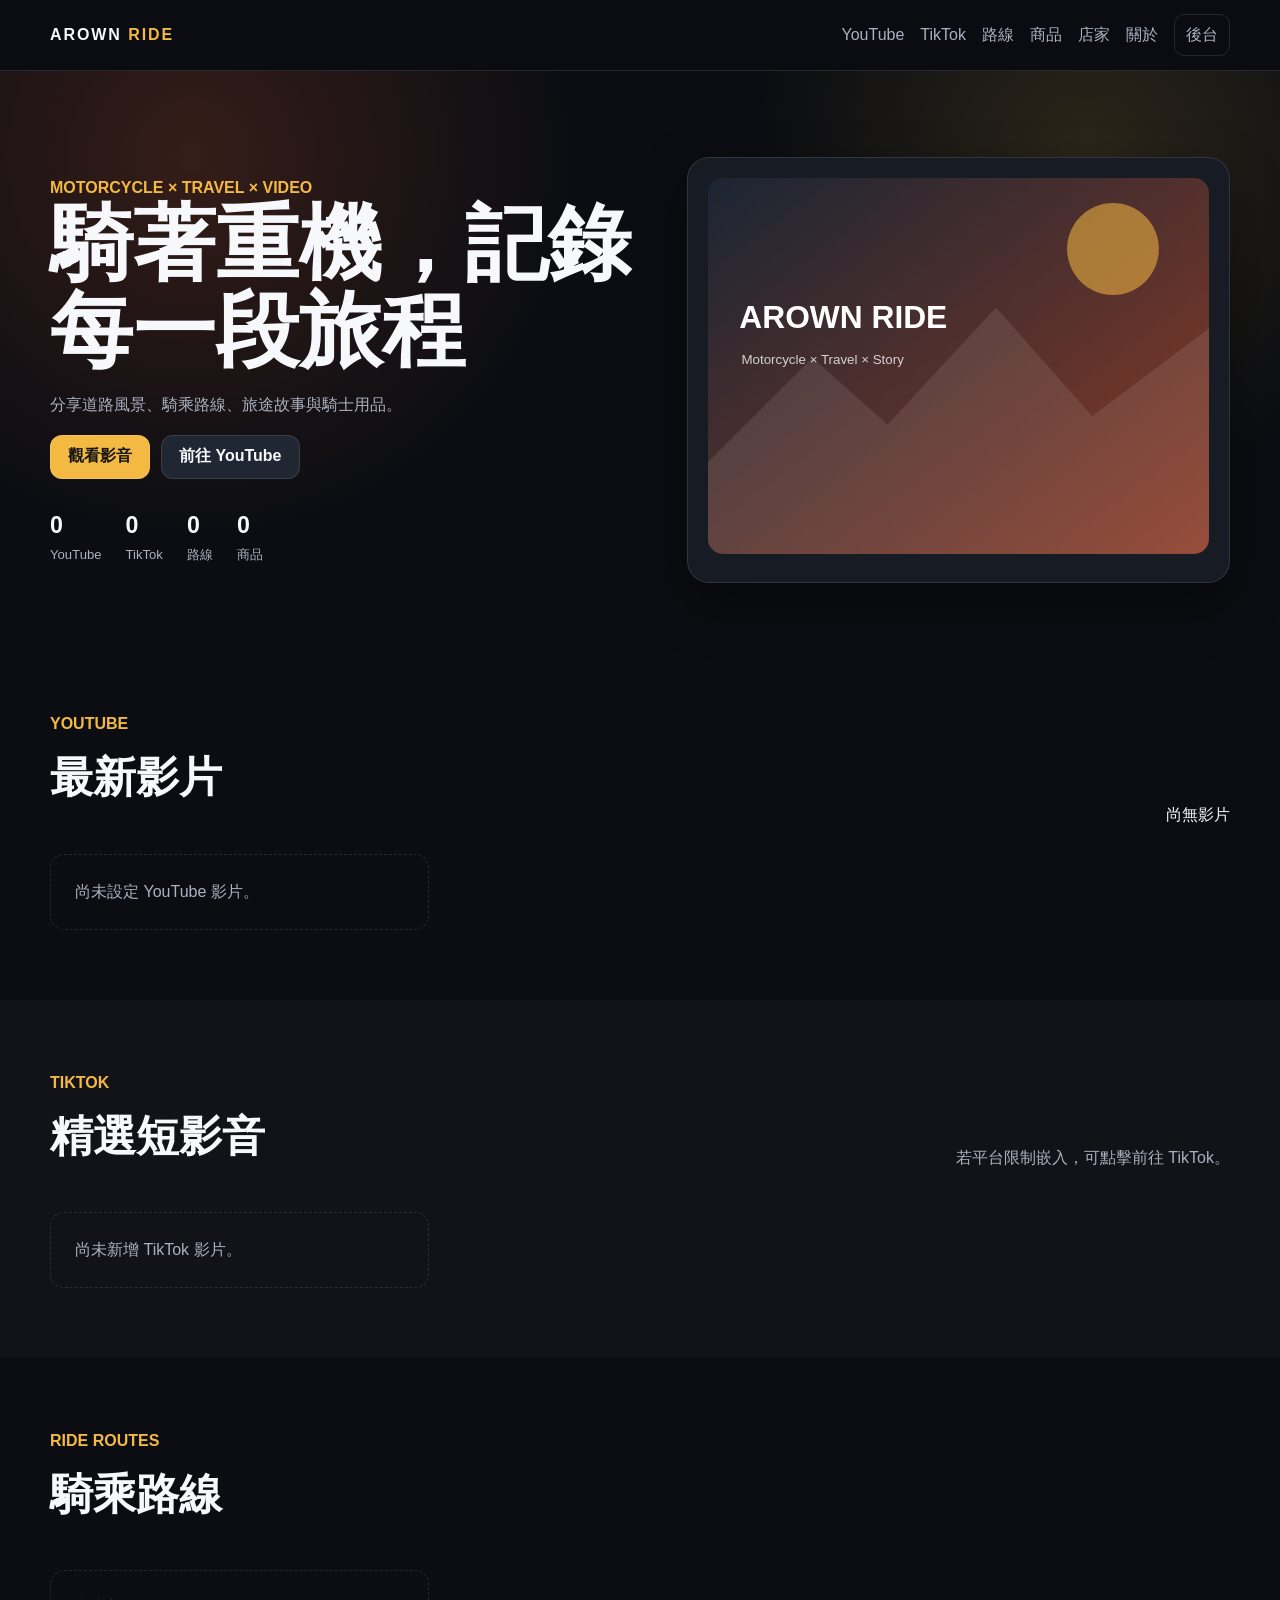
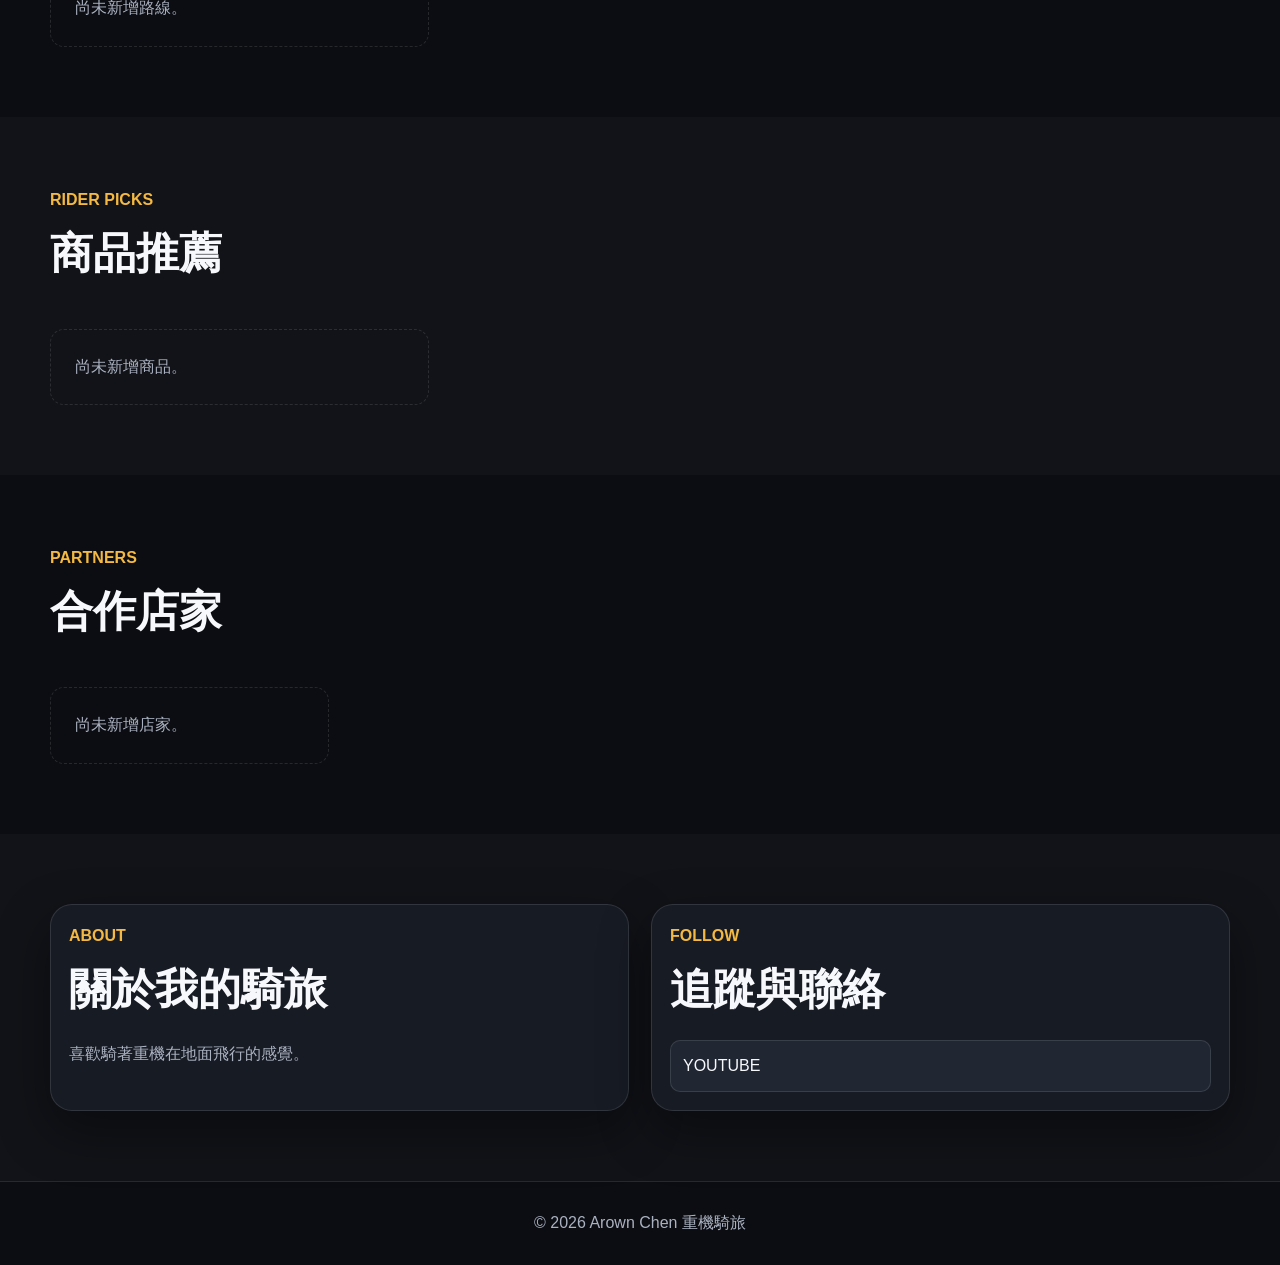
==== commit 6c8775d6: "Rebuild Arown Ride v4 frontend" ====
--- a/index.html
+++ b/index.html
@@ -1 +1 @@
-<!doctype html><html lang="zh-Hant"><head><meta charset="utf-8"><meta name="viewport" content="width=device-width,initial-scale=1"><meta name="description" content="Arown Chen 重機騎旅品牌網站"><title>Arown Chen｜重機騎旅</title><link rel="stylesheet" href="assets/style.css"></head><body><header><div class="container nav"><a class="logo" href="#home">AROWN <span>RIDE</span></a><button id="menu">☰</button><nav id="nav"><a href="#videos">YouTube</a><a href="#tiktokVideos">TikTok</a><a href="#routes">騎乘路線</a><a href="#products">騎士推薦</a><a href="#stores">合作店家</a><a href="#about">關於我</a><a class="admin" href="admin.html">後台</a></nav></div></header><main id="home"><section class="hero"><div class="container hero-grid"><div><b class="tag">MOTORCYCLE × TRAVEL × VIDEO</b><h1 id="heroTitle"></h1><p id="heroSubtitle"></p><div class="actions"><a class="btn primary" href="#videos">觀看最新影片</a><a class="btn ghost" href="https://www.youtube.com/@arown23" target="_blank" rel="noopener">前往 YouTube</a></div><div class="stats"><div><strong id="videoCount">—</strong><span>YouTube</span></div><div><strong id="tiktokCount">—</strong><span>TikTok</span></div><div><strong id="routeCount">—</strong><span>騎乘路線</span></div><div><strong id="productCount">—</strong><span>推薦項目</span></div></div></div><div class="hero-card"><img id="heroImage" alt="重機騎旅"></div></div></section><section id="videos" class="section"><div class="container"><div class="head"><div><b class="tag">LATEST VIDEOS</b><h2>YouTube 最新影片</h2></div><div class="actions"><span id="ytStatus" class="status">讀取中</span><button id="refresh" class="btn ghost small">重新整理</button></div></div><div id="hint" class="hint hidden">尚未設定 YouTube API Key，請至後台完成設定。</div><div id="videoGrid" class="grid videos"></div></div></section><section id="tiktokVideos" class="section alt"><div class="container"><div class="head"><div><b class="tag">TIKTOK</b><h2>TikTok 精選影片</h2></div><p>公開影片可直接嵌入；若平台限制，請使用「前往 TikTok」。</p></div><div id="tiktokGrid" class="grid videos"></div></div></section><section id="routes" class="section"><div class="container"><div class="head"><div><b class="tag">RIDE ROUTES</b><h2>騎乘路線與景點</h2></div><p>記錄值得再次出發的道路、觀景點與休息地。</p></div><div id="routeGrid" class="grid cards3"></div></div></section><section id="products" class="section alt"><div class="container"><div class="head"><div><b class="tag">RIDER PICKS</b><h2>騎士用品與商品推薦</h2></div><p>整合商品特色、使用心得與購買位置。</p></div><div id="productGrid" class="grid cards3"></div></div></section><section id="stores" class="section"><div class="container"><div class="head"><div><b class="tag">PARTNERS</b><h2>合作店家與購買位置</h2></div><p>裝備店、維修店、咖啡店、民宿與購物平台。</p></div><div id="storeGrid" class="grid stores"></div></div></section><section id="about" class="section alt"><div class="container about"><article class="panel"><b class="tag">ABOUT AROWN</b><h2>關於我的騎旅</h2><p id="aboutText"></p></article><article class="panel"><b class="tag">FOLLOW</b><h2>追蹤與聯絡</h2><div id="contacts" class="contacts"></div></article></div></section></main><footer>© <span id="year"></span> <span id="footerName"></span></footer><div id="modal" class="modal"><div class="shade" data-close></div><div class="dialog"><button data-close>×</button><div class="player"><iframe id="player" allow="autoplay; encrypted-media; picture-in-picture" allowfullscreen></iframe></div><h3 id="modalTitle"></h3></div></div><script type="module" src="assets/app-v31.js?v=3.1.0"></script></body></html>+<!doctype html><html lang="zh-Hant"><head><meta charset="utf-8"><meta name="viewport" content="width=device-width,initial-scale=1"><meta name="description" content="Arown Ride 重機騎旅品牌網站"><title>Arown Ride v4.0</title><style>*{box-sizing:border-box}:root{--bg:#0b0d12;--card:#171b24;--line:#ffffff1d;--text:#f7f8fb;--muted:#aab1c0;--accent:#f4b942;--max:1180px}html{scroll-behavior:smooth}body{margin:0;background:var(--bg);color:var(--text);font-family:Arial,"Microsoft JhengHei",sans-serif;line-height:1.65}a{color:inherit;text-decoration:none}.container{width:min(var(--max),calc(100% - 30px));margin:auto}header{position:sticky;top:0;z-index:30;background:#0b0d12e8;border-bottom:1px solid var(--line);backdrop-filter:blur(14px)}.nav{min-height:70px;display:flex;align-items:center;justify-content:space-between;gap:20px}.logo{font-weight:900;letter-spacing:.12em}.logo span,.tag{color:var(--accent)}nav{display:flex;gap:16px;align-items:center}nav a{color:var(--muted)}.admin{border:1px solid var(--line);padding:7px 11px;border-radius:10px}.hero{padding:86px 0 58px;background:radial-gradient(circle at 15% 15%,#d65a3135,transparent 32%),radial-gradient(circle at 85% 15%,#f4b94224,transparent 28%)}.hero-grid{display:grid;grid-template-columns:1.05fr .95fr;gap:36px;align-items:center}h1{font-size:clamp(2.7rem,7vw,5.2rem);line-height:1.04;margin:0 0 18px}h2{font-size:clamp(1.8rem,4vw,2.7rem);margin:.1em 0 .35em}.hero p,.head p,.card p{color:var(--muted)}.hero-card,.card{background:var(--card);border:1px solid var(--line);border-radius:22px;overflow:hidden;box-shadow:0 20px 52px #0006}.hero-card{padding:20px}.hero-card img{width:100%;aspect-ratio:4/3;object-fit:cover;border-radius:15px}.actions{display:flex;gap:11px;flex-wrap:wrap}.btn{display:inline-flex;align-items:center;justify-content:center;min-height:44px;padding:0 17px;border-radius:12px;border:1px solid var(--line);font-weight:800;cursor:pointer}.primary{background:var(--accent);color:#151515}.ghost{background:#202632}.stats{display:flex;gap:24px;margin-top:27px}.stats div{display:grid}.stats strong{font-size:1.45rem}.stats span{font-size:.82rem;color:var(--muted)}.section{padding:70px 0}.alt{background:#ffffff06}.head{display:flex;justify-content:space-between;align-items:end;gap:22px;margin-bottom:25px}.grid{display:grid;gap:22px}.three{grid-template-columns:repeat(3,1fr)}.four{grid-template-columns:repeat(4,1fr)}.card img{width:100%;aspect-ratio:4/3;object-fit:cover}.body{padding:18px}.chips{display:flex;gap:7px;flex-wrap:wrap}.chip{font-size:.78rem;color:var(--muted);padding:4px 8px;border:1px solid var(--line);border-radius:999px}.price{color:var(--accent);font-weight:900}.videoFrame{aspect-ratio:16/9;background:#000}.videoFrame.tiktok{aspect-ratio:9/16;max-height:640px}.videoFrame iframe{width:100%;height:100%;border:0}.store{padding:21px}.store span{display:block;color:var(--muted);font-size:.9rem}.about{display:grid;grid-template-columns:1fr 1fr;gap:22px}.contacts{display:grid;gap:10px}.contacts a{padding:12px;background:#202632;border:1px solid var(--line);border-radius:10px}.empty{padding:24px;border:1px dashed var(--line);border-radius:14px;color:var(--muted)}footer{text-align:center;padding:28px;color:var(--muted);border-top:1px solid var(--line)}#menu{display:none;background:none;border:0;color:white;font-size:1.4rem}@media(max-width:920px){.three{grid-template-columns:repeat(2,1fr)}.four{grid-template-columns:repeat(2,1fr)}}@media(max-width:760px){.hero-grid,.about,.three,.four{grid-template-columns:1fr}.head{align-items:flex-start;flex-direction:column}.stats{gap:14px;flex-wrap:wrap}#menu{display:block}nav{display:none;position:absolute;top:64px;left:15px;right:15px;flex-direction:column;align-items:stretch;background:var(--card);padding:15px;border:1px solid var(--line);border-radius:12px}nav.open{display:flex}}</style></head><body><header><div class="container nav"><a class="logo" href="#home">AROWN <span>RIDE</span></a><button id="menu">☰</button><nav id="nav"><a href="#youtube">YouTube</a><a href="#tiktok">TikTok</a><a href="#routes">路線</a><a href="#products">商品</a><a href="#stores">店家</a><a href="#about">關於</a><a class="admin" href="admin.html?v=4.0">後台</a></nav></div></header><main id="home"><section class="hero"><div class="container hero-grid"><div><b class="tag">MOTORCYCLE × TRAVEL × VIDEO</b><h1 id="heroTitle">騎著重機，記錄每一段旅程</h1><p id="heroSubtitle"></p><div class="actions"><a class="btn primary" href="#youtube">觀看影音</a><a class="btn ghost" id="youtubeChannel" target="_blank" rel="noopener">前往 YouTube</a></div><div class="stats"><div><strong id="ytCount">0</strong><span>YouTube</span></div><div><strong id="ttCount">0</strong><span>TikTok</span></div><div><strong id="routeCount">0</strong><span>路線</span></div><div><strong id="productCount">0</strong><span>商品</span></div></div></div><div class="hero-card"><img id="heroImage" src="assets/hero-ride.svg" alt="首頁圖片"></div></div></section><section id="youtube" class="section"><div class="container"><div class="head"><div><b class="tag">YOUTUBE</b><h2>最新影片</h2></div><span id="ytStatus">讀取中…</span></div><div id="youtubeGrid" class="grid three"></div></div></section><section id="tiktok" class="section alt"><div class="container"><div class="head"><div><b class="tag">TIKTOK</b><h2>精選短影音</h2></div><p>若平台限制嵌入，可點擊前往 TikTok。</p></div><div id="tiktokGrid" class="grid three"></div></div></section><section id="routes" class="section"><div class="container"><div class="head"><div><b class="tag">RIDE ROUTES</b><h2>騎乘路線</h2></div></div><div id="routeGrid" class="grid three"></div></div></section><section id="products" class="section alt"><div class="container"><div class="head"><div><b class="tag">RIDER PICKS</b><h2>商品推薦</h2></div></div><div id="productGrid" class="grid three"></div></div></section><section id="stores" class="section"><div class="container"><div class="head"><div><b class="tag">PARTNERS</b><h2>合作店家</h2></div></div><div id="storeGrid" class="grid four"></div></div></section><section id="about" class="section alt"><div class="container about"><article class="card body"><b class="tag">ABOUT</b><h2>關於我的騎旅</h2><p id="aboutText"></p></article><article class="card body"><b class="tag">FOLLOW</b><h2>追蹤與聯絡</h2><div id="contacts" class="contacts"></div></article></div></section></main><footer>© <span id="year"></span> <span id="siteName"></span></footer><script>(function(){const KEY='arownV3Data',FBKEY='arownV4Firebase';const DEF={site:{name:'Arown Chen 重機騎旅',heroTitle:'騎著重機，記錄每一段旅程',heroSubtitle:'分享道路風景、騎乘路線、旅途故事與騎士用品。',heroImage:'assets/hero-ride.svg',about:'喜歡騎著重機在地面飛行的感覺。',contacts:{email:'',line:'',youtube:'https://www.youtube.com/@arown23',tiktok:''}},youtube:{apiKey:'',channelId:'UCETa15xIkxXXhT22Tp2APPw',channelUrl:'https://www.youtube.com/@arown23',maxResults:9},manualVideos:[],tiktokVideos:[],routes:[],products:[],stores:[]};const $=id=>document.getElementById(id),clone=v=>JSON.parse(JSON.stringify(v)),esc=s=>String(s??'').replace(/[&<>"']/g,m=>({'&':'&amp;','<':'&lt;','>':'&gt;','"':'&quot;',"'":'&#39;'}[m]));function local(){try{return Object.assign(clone(DEF),JSON.parse(localStorage.getItem(KEY)||'{}'))}catch{return clone(DEF)}}async function cloud(d){try{const f=JSON.parse(localStorage.getItem(FBKEY)||'null');if(!f?.enabled||!f.config?.projectId)return d;const url='https://firestore.googleapis.com/v1/projects/'+f.config.projectId+'/databases/(default)/documents/site/content';const r=await fetch(url);if(!r.ok)return d;const j=await r.json();const raw=j.fields?.payload?.stringValue;if(!raw)return d;const x=JSON.parse(raw);localStorage.setItem(KEY,JSON.stringify(x));return Object.assign(clone(DEF),x)}catch{return d}}function ttId(u){const m=String(u||'').match(/\/video\/(\d+)/);return m?m[1]:''}function ytId(u){try{const x=new URL(u);if(x.hostname.includes('youtu.be'))return x.pathname.split('/').filter(Boolean)[0]||'';return x.searchParams.get('v')||x.pathname.split('/shorts/')[1]||''}catch{return ''}}function cardText(t,b,l,u){return '<article class="card"><div class="body"><h3>'+esc(t)+'</h3><p>'+esc(b||'')+'</p><a class="btn ghost" target="_blank" rel="noopener" href="'+esc(u||'#')+'">'+l+'</a></div></article>'}async function youtube(d){const g=$('youtubeGrid'),y=d.youtube||{};try{let items=[];if(y.apiKey&&y.channelId){const c=await fetch('https://www.googleapis.com/youtube/v3/channels?part=contentDetails&id='+encodeURIComponent(y.channelId)+'&key='+encodeURIComponent(y.apiKey)).then(r=>r.json());const p=c.items?.[0]?.contentDetails?.relatedPlaylists?.uploads;if(p){const q=await fetch('https://www.googleapis.com/youtube/v3/playlistItems?part=snippet,contentDetails&playlistId='+p+'&maxResults='+(y.maxResults||9)+'&key='+encodeURIComponent(y.apiKey)).then(r=>r.json());items=(q.items||[]).filter(x=>x.contentDetails?.videoId).map(x=>({id:x.contentDetails.videoId,title:x.snippet.title,thumb:x.snippet.thumbnails?.high?.url}))}}if(!items.length)items=(d.manualVideos||[]).map(v=>({id:ytId(v.url),title:v.title,thumb:'https://i.ytimg.com/vi/'+ytId(v.url)+'/hqdefault.jpg'})).filter(v=>v.id);g.innerHTML=items.map(v=>'<article class="card"><div class="videoFrame"><iframe src="https://www.youtube.com/embed/'+esc(v.id)+'?rel=0" title="'+esc(v.title)+'" allowfullscreen></iframe></div><div class="body"><h3>'+esc(v.title)+'</h3><a class="btn ghost" target="_blank" rel="noopener" href="https://www.youtube.com/watch?v='+esc(v.id)+'">前往 YouTube</a></div></article>').join('')||'<div class="empty">尚未設定 YouTube 影片。</div>';$('ytCount').textContent=items.length;$('ytStatus').textContent=items.length?'已載入 '+items.length+' 支影片':'尚無影片'}catch(e){g.innerHTML='<div class="empty">YouTube 讀取失敗，請至後台檢查 API Key。</div>';$('ytStatus').textContent='讀取失敗'}}function render(d){const s=d.site||DEF.site,c=s.contacts||{};document.title=s.name||'Arown Ride';$('heroTitle').textContent=s.heroTitle||'';$('heroSubtitle').textContent=s.heroSubtitle||'';$('heroImage').src=s.heroImage||DEF.site.heroImage;$('aboutText').textContent=s.about||'';$('siteName').textContent=s.name||'';$('youtubeChannel').href=c.youtube||d.youtube?.channelUrl||'#';$('contacts').innerHTML=['email','line','youtube','tiktok'].filter(k=>c[k]).map(k=>'<a target="_blank" rel="noopener" href="'+(k==='email'?'mailto:':'')+esc(c[k])+'">'+k.toUpperCase()+'</a>').join('');const tt=d.tiktokVideos||[];$('ttCount').textContent=tt.length;$('tiktokGrid').innerHTML=tt.map(v=>{const id=v.videoId||ttId(v.url);return id?'<article class="card"><div class="videoFrame tiktok"><iframe src="https://www.tiktok.com/player/v1/'+id+'?autoplay=0" title="'+esc(v.title||'TikTok')+'" allowfullscreen></iframe></div><div class="body"><h3>'+esc(v.title||'TikTok')+'</h3><p>'+esc(v.description||'')+'</p><a class="btn ghost" target="_blank" rel="noopener" href="'+esc(v.url)+'">前往 TikTok</a></div></article>':cardText(v.title,'無法解析影片 ID','前往 TikTok',v.url)}).join('')||'<div class="empty">尚未新增 TikTok 影片。</div>';const r=d.routes||[];$('routeCount').textContent=r.length;$('routeGrid').innerHTML=r.map(x=>'<article class="card"><img src="'+esc(x.image||'assets/route-1.svg')+'"><div class="body"><div class="chips"><span class="chip">'+esc(x.region)+'</span><span class="chip">'+esc(x.difficulty)+'</span></div><h3>'+esc(x.name)+'</h3><p>'+esc(x.description)+'</p><a class="btn ghost" target="_blank" href="'+esc(x.url||'#')+'">查看路線</a></div></article>').join('')||'<div class="empty">尚未新增路線。</div>';const p=d.products||[];$('productCount').textContent=p.length;$('productGrid').innerHTML=p.map(x=>'<article class="card"><img src="'+esc(x.image||'assets/product-1.svg')+'"><div class="body"><div class="chips"><span class="chip">'+esc(x.category)+'</span><span class="chip">'+esc(x.badge)+'</span></div><h3>'+esc(x.name)+'</h3><div class="price">'+esc(x.price)+'</div><p>'+esc(x.description)+'</p><a class="btn primary" target="_blank" href="'+esc(x.url||'#')+'">前往購買</a></div></article>').join('')||'<div class="empty">尚未新增商品。</div>';$('storeGrid').innerHTML=(d.stores||[]).map(x=>'<a class="card store" target="_blank" href="'+esc(x.url||'#')+'"><strong>'+esc(x.name)+'</strong><span>'+esc(x.type)+'｜'+esc(x.region)+'</span><span>'+esc(x.description)+'</span></a>').join('')||'<div class="empty">尚未新增店家。</div>';$('year').textContent=new Date().getFullYear();youtube(d)}$('menu').onclick=()=>$('nav').classList.toggle('open');cloud(local()).then(render)})();</script></body></html>
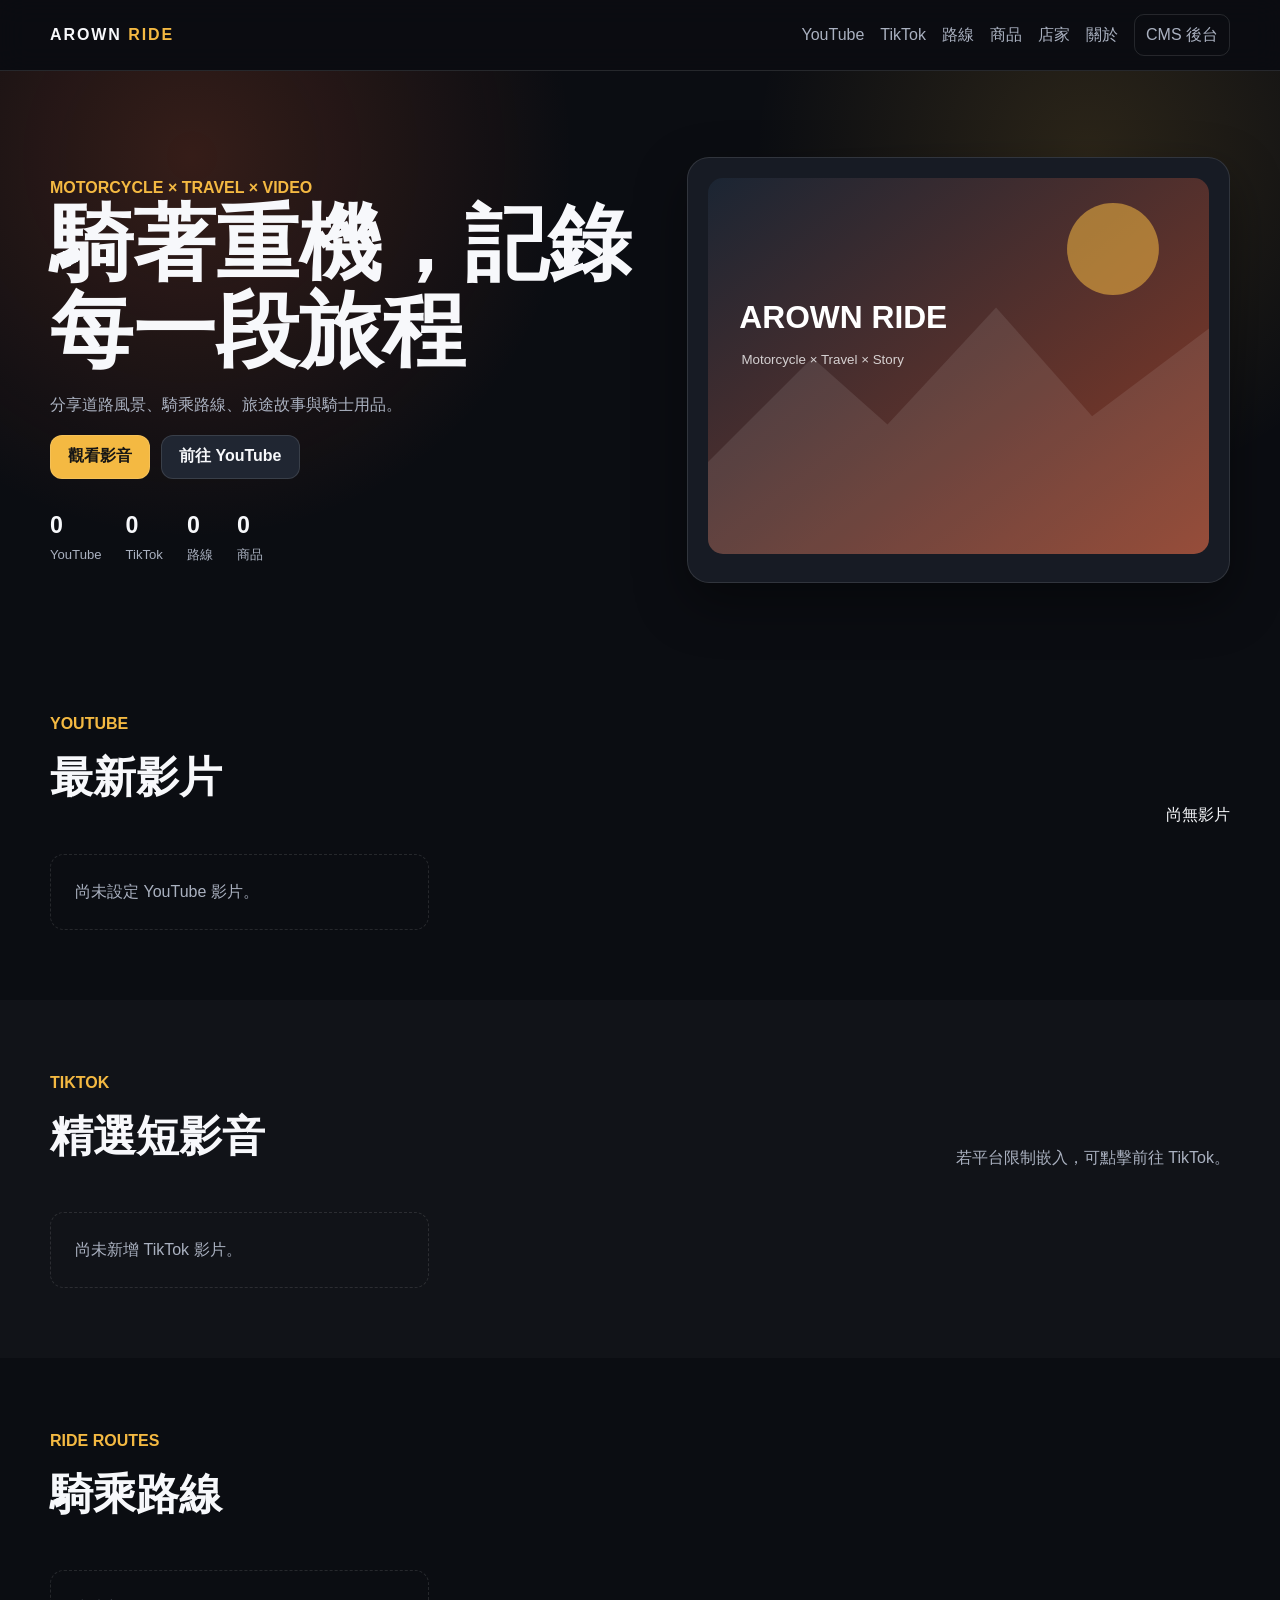
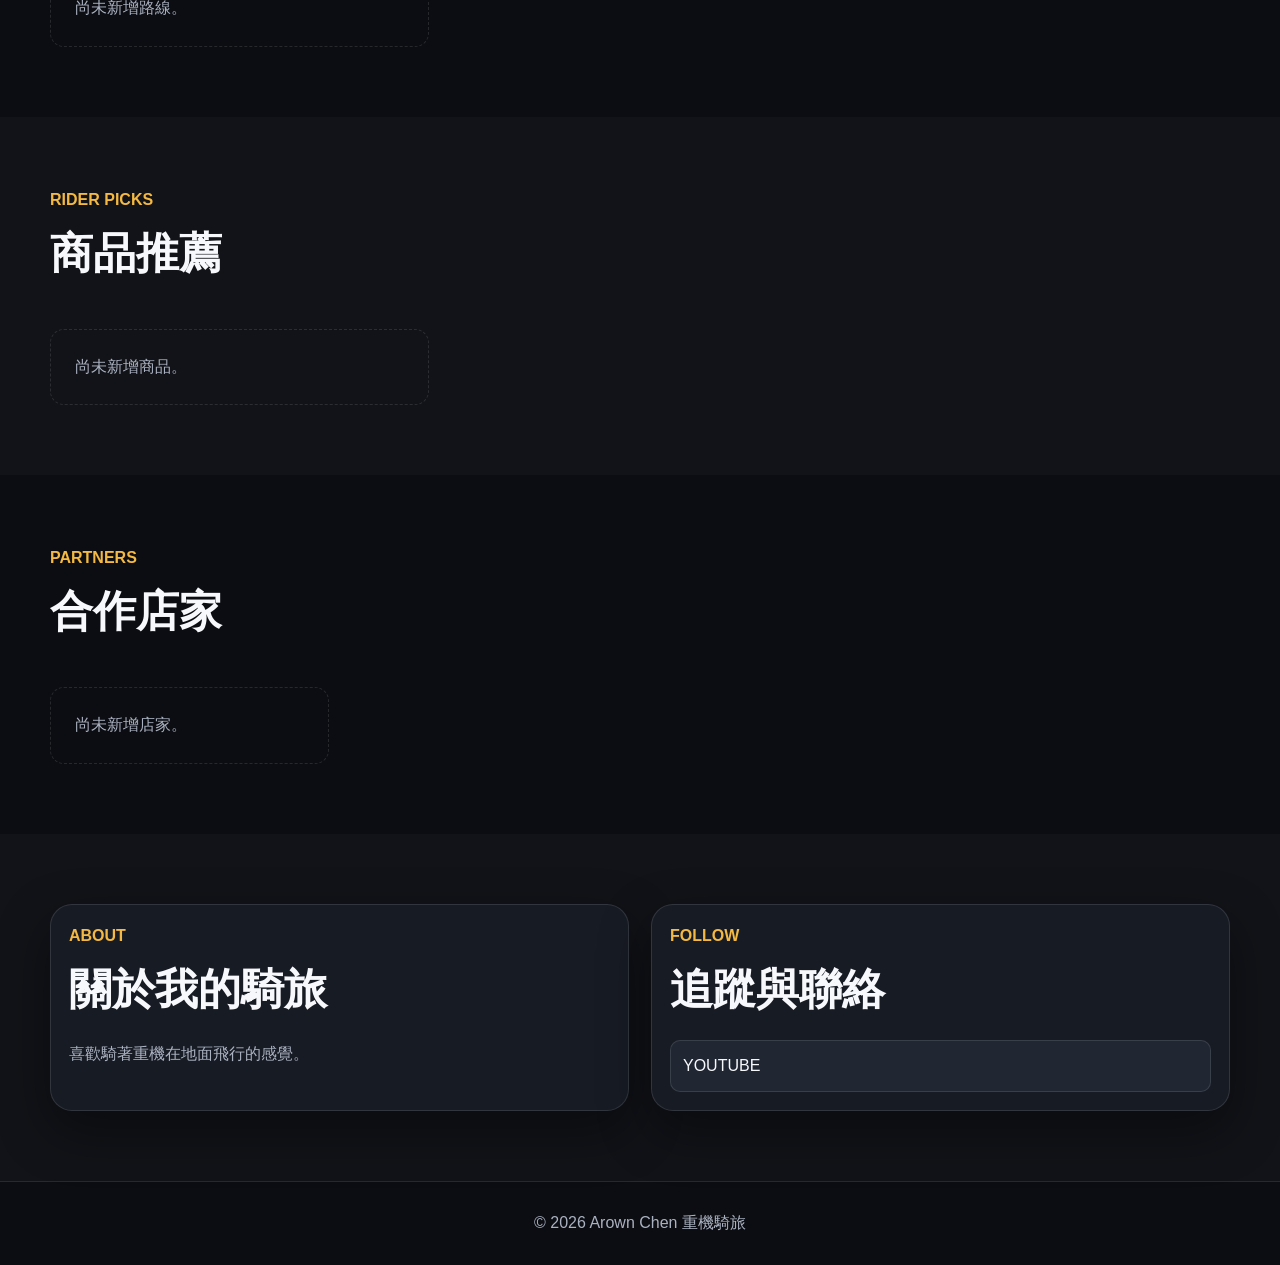
==== commit 8b56aca2: "Upgrade frontend to v4.2 shared JSON CMS" ====
--- a/index.html
+++ b/index.html
@@ -1 +1 @@
-<!doctype html><html lang="zh-Hant"><head><meta charset="utf-8"><meta name="viewport" content="width=device-width,initial-scale=1"><meta name="description" content="Arown Ride 重機騎旅品牌網站"><title>Arown Ride v4.0</title><style>*{box-sizing:border-box}:root{--bg:#0b0d12;--card:#171b24;--line:#ffffff1d;--text:#f7f8fb;--muted:#aab1c0;--accent:#f4b942;--max:1180px}html{scroll-behavior:smooth}body{margin:0;background:var(--bg);color:var(--text);font-family:Arial,"Microsoft JhengHei",sans-serif;line-height:1.65}a{color:inherit;text-decoration:none}.container{width:min(var(--max),calc(100% - 30px));margin:auto}header{position:sticky;top:0;z-index:30;background:#0b0d12e8;border-bottom:1px solid var(--line);backdrop-filter:blur(14px)}.nav{min-height:70px;display:flex;align-items:center;justify-content:space-between;gap:20px}.logo{font-weight:900;letter-spacing:.12em}.logo span,.tag{color:var(--accent)}nav{display:flex;gap:16px;align-items:center}nav a{color:var(--muted)}.admin{border:1px solid var(--line);padding:7px 11px;border-radius:10px}.hero{padding:86px 0 58px;background:radial-gradient(circle at 15% 15%,#d65a3135,transparent 32%),radial-gradient(circle at 85% 15%,#f4b94224,transparent 28%)}.hero-grid{display:grid;grid-template-columns:1.05fr .95fr;gap:36px;align-items:center}h1{font-size:clamp(2.7rem,7vw,5.2rem);line-height:1.04;margin:0 0 18px}h2{font-size:clamp(1.8rem,4vw,2.7rem);margin:.1em 0 .35em}.hero p,.head p,.card p{color:var(--muted)}.hero-card,.card{background:var(--card);border:1px solid var(--line);border-radius:22px;overflow:hidden;box-shadow:0 20px 52px #0006}.hero-card{padding:20px}.hero-card img{width:100%;aspect-ratio:4/3;object-fit:cover;border-radius:15px}.actions{display:flex;gap:11px;flex-wrap:wrap}.btn{display:inline-flex;align-items:center;justify-content:center;min-height:44px;padding:0 17px;border-radius:12px;border:1px solid var(--line);font-weight:800;cursor:pointer}.primary{background:var(--accent);color:#151515}.ghost{background:#202632}.stats{display:flex;gap:24px;margin-top:27px}.stats div{display:grid}.stats strong{font-size:1.45rem}.stats span{font-size:.82rem;color:var(--muted)}.section{padding:70px 0}.alt{background:#ffffff06}.head{display:flex;justify-content:space-between;align-items:end;gap:22px;margin-bottom:25px}.grid{display:grid;gap:22px}.three{grid-template-columns:repeat(3,1fr)}.four{grid-template-columns:repeat(4,1fr)}.card img{width:100%;aspect-ratio:4/3;object-fit:cover}.body{padding:18px}.chips{display:flex;gap:7px;flex-wrap:wrap}.chip{font-size:.78rem;color:var(--muted);padding:4px 8px;border:1px solid var(--line);border-radius:999px}.price{color:var(--accent);font-weight:900}.videoFrame{aspect-ratio:16/9;background:#000}.videoFrame.tiktok{aspect-ratio:9/16;max-height:640px}.videoFrame iframe{width:100%;height:100%;border:0}.store{padding:21px}.store span{display:block;color:var(--muted);font-size:.9rem}.about{display:grid;grid-template-columns:1fr 1fr;gap:22px}.contacts{display:grid;gap:10px}.contacts a{padding:12px;background:#202632;border:1px solid var(--line);border-radius:10px}.empty{padding:24px;border:1px dashed var(--line);border-radius:14px;color:var(--muted)}footer{text-align:center;padding:28px;color:var(--muted);border-top:1px solid var(--line)}#menu{display:none;background:none;border:0;color:white;font-size:1.4rem}@media(max-width:920px){.three{grid-template-columns:repeat(2,1fr)}.four{grid-template-columns:repeat(2,1fr)}}@media(max-width:760px){.hero-grid,.about,.three,.four{grid-template-columns:1fr}.head{align-items:flex-start;flex-direction:column}.stats{gap:14px;flex-wrap:wrap}#menu{display:block}nav{display:none;position:absolute;top:64px;left:15px;right:15px;flex-direction:column;align-items:stretch;background:var(--card);padding:15px;border:1px solid var(--line);border-radius:12px}nav.open{display:flex}}</style></head><body><header><div class="container nav"><a class="logo" href="#home">AROWN <span>RIDE</span></a><button id="menu">☰</button><nav id="nav"><a href="#youtube">YouTube</a><a href="#tiktok">TikTok</a><a href="#routes">路線</a><a href="#products">商品</a><a href="#stores">店家</a><a href="#about">關於</a><a class="admin" href="admin.html?v=4.0">後台</a></nav></div></header><main id="home"><section class="hero"><div class="container hero-grid"><div><b class="tag">MOTORCYCLE × TRAVEL × VIDEO</b><h1 id="heroTitle">騎著重機，記錄每一段旅程</h1><p id="heroSubtitle"></p><div class="actions"><a class="btn primary" href="#youtube">觀看影音</a><a class="btn ghost" id="youtubeChannel" target="_blank" rel="noopener">前往 YouTube</a></div><div class="stats"><div><strong id="ytCount">0</strong><span>YouTube</span></div><div><strong id="ttCount">0</strong><span>TikTok</span></div><div><strong id="routeCount">0</strong><span>路線</span></div><div><strong id="productCount">0</strong><span>商品</span></div></div></div><div class="hero-card"><img id="heroImage" src="assets/hero-ride.svg" alt="首頁圖片"></div></div></section><section id="youtube" class="section"><div class="container"><div class="head"><div><b class="tag">YOUTUBE</b><h2>最新影片</h2></div><span id="ytStatus">讀取中…</span></div><div id="youtubeGrid" class="grid three"></div></div></section><section id="tiktok" class="section alt"><div class="container"><div class="head"><div><b class="tag">TIKTOK</b><h2>精選短影音</h2></div><p>若平台限制嵌入，可點擊前往 TikTok。</p></div><div id="tiktokGrid" class="grid three"></div></div></section><section id="routes" class="section"><div class="container"><div class="head"><div><b class="tag">RIDE ROUTES</b><h2>騎乘路線</h2></div></div><div id="routeGrid" class="grid three"></div></div></section><section id="products" class="section alt"><div class="container"><div class="head"><div><b class="tag">RIDER PICKS</b><h2>商品推薦</h2></div></div><div id="productGrid" class="grid three"></div></div></section><section id="stores" class="section"><div class="container"><div class="head"><div><b class="tag">PARTNERS</b><h2>合作店家</h2></div></div><div id="storeGrid" class="grid four"></div></div></section><section id="about" class="section alt"><div class="container about"><article class="card body"><b class="tag">ABOUT</b><h2>關於我的騎旅</h2><p id="aboutText"></p></article><article class="card body"><b class="tag">FOLLOW</b><h2>追蹤與聯絡</h2><div id="contacts" class="contacts"></div></article></div></section></main><footer>© <span id="year"></span> <span id="siteName"></span></footer><script>(function(){const KEY='arownV3Data',FBKEY='arownV4Firebase';const DEF={site:{name:'Arown Chen 重機騎旅',heroTitle:'騎著重機，記錄每一段旅程',heroSubtitle:'分享道路風景、騎乘路線、旅途故事與騎士用品。',heroImage:'assets/hero-ride.svg',about:'喜歡騎著重機在地面飛行的感覺。',contacts:{email:'',line:'',youtube:'https://www.youtube.com/@arown23',tiktok:''}},youtube:{apiKey:'',channelId:'UCETa15xIkxXXhT22Tp2APPw',channelUrl:'https://www.youtube.com/@arown23',maxResults:9},manualVideos:[],tiktokVideos:[],routes:[],products:[],stores:[]};const $=id=>document.getElementById(id),clone=v=>JSON.parse(JSON.stringify(v)),esc=s=>String(s??'').replace(/[&<>"']/g,m=>({'&':'&amp;','<':'&lt;','>':'&gt;','"':'&quot;',"'":'&#39;'}[m]));function local(){try{return Object.assign(clone(DEF),JSON.parse(localStorage.getItem(KEY)||'{}'))}catch{return clone(DEF)}}async function cloud(d){try{const f=JSON.parse(localStorage.getItem(FBKEY)||'null');if(!f?.enabled||!f.config?.projectId)return d;const url='https://firestore.googleapis.com/v1/projects/'+f.config.projectId+'/databases/(default)/documents/site/content';const r=await fetch(url);if(!r.ok)return d;const j=await r.json();const raw=j.fields?.payload?.stringValue;if(!raw)return d;const x=JSON.parse(raw);localStorage.setItem(KEY,JSON.stringify(x));return Object.assign(clone(DEF),x)}catch{return d}}function ttId(u){const m=String(u||'').match(/\/video\/(\d+)/);return m?m[1]:''}function ytId(u){try{const x=new URL(u);if(x.hostname.includes('youtu.be'))return x.pathname.split('/').filter(Boolean)[0]||'';return x.searchParams.get('v')||x.pathname.split('/shorts/')[1]||''}catch{return ''}}function cardText(t,b,l,u){return '<article class="card"><div class="body"><h3>'+esc(t)+'</h3><p>'+esc(b||'')+'</p><a class="btn ghost" target="_blank" rel="noopener" href="'+esc(u||'#')+'">'+l+'</a></div></article>'}async function youtube(d){const g=$('youtubeGrid'),y=d.youtube||{};try{let items=[];if(y.apiKey&&y.channelId){const c=await fetch('https://www.googleapis.com/youtube/v3/channels?part=contentDetails&id='+encodeURIComponent(y.channelId)+'&key='+encodeURIComponent(y.apiKey)).then(r=>r.json());const p=c.items?.[0]?.contentDetails?.relatedPlaylists?.uploads;if(p){const q=await fetch('https://www.googleapis.com/youtube/v3/playlistItems?part=snippet,contentDetails&playlistId='+p+'&maxResults='+(y.maxResults||9)+'&key='+encodeURIComponent(y.apiKey)).then(r=>r.json());items=(q.items||[]).filter(x=>x.contentDetails?.videoId).map(x=>({id:x.contentDetails.videoId,title:x.snippet.title,thumb:x.snippet.thumbnails?.high?.url}))}}if(!items.length)items=(d.manualVideos||[]).map(v=>({id:ytId(v.url),title:v.title,thumb:'https://i.ytimg.com/vi/'+ytId(v.url)+'/hqdefault.jpg'})).filter(v=>v.id);g.innerHTML=items.map(v=>'<article class="card"><div class="videoFrame"><iframe src="https://www.youtube.com/embed/'+esc(v.id)+'?rel=0" title="'+esc(v.title)+'" allowfullscreen></iframe></div><div class="body"><h3>'+esc(v.title)+'</h3><a class="btn ghost" target="_blank" rel="noopener" href="https://www.youtube.com/watch?v='+esc(v.id)+'">前往 YouTube</a></div></article>').join('')||'<div class="empty">尚未設定 YouTube 影片。</div>';$('ytCount').textContent=items.length;$('ytStatus').textContent=items.length?'已載入 '+items.length+' 支影片':'尚無影片'}catch(e){g.innerHTML='<div class="empty">YouTube 讀取失敗，請至後台檢查 API Key。</div>';$('ytStatus').textContent='讀取失敗'}}function render(d){const s=d.site||DEF.site,c=s.contacts||{};document.title=s.name||'Arown Ride';$('heroTitle').textContent=s.heroTitle||'';$('heroSubtitle').textContent=s.heroSubtitle||'';$('heroImage').src=s.heroImage||DEF.site.heroImage;$('aboutText').textContent=s.about||'';$('siteName').textContent=s.name||'';$('youtubeChannel').href=c.youtube||d.youtube?.channelUrl||'#';$('contacts').innerHTML=['email','line','youtube','tiktok'].filter(k=>c[k]).map(k=>'<a target="_blank" rel="noopener" href="'+(k==='email'?'mailto:':'')+esc(c[k])+'">'+k.toUpperCase()+'</a>').join('');const tt=d.tiktokVideos||[];$('ttCount').textContent=tt.length;$('tiktokGrid').innerHTML=tt.map(v=>{const id=v.videoId||ttId(v.url);return id?'<article class="card"><div class="videoFrame tiktok"><iframe src="https://www.tiktok.com/player/v1/'+id+'?autoplay=0" title="'+esc(v.title||'TikTok')+'" allowfullscreen></iframe></div><div class="body"><h3>'+esc(v.title||'TikTok')+'</h3><p>'+esc(v.description||'')+'</p><a class="btn ghost" target="_blank" rel="noopener" href="'+esc(v.url)+'">前往 TikTok</a></div></article>':cardText(v.title,'無法解析影片 ID','前往 TikTok',v.url)}).join('')||'<div class="empty">尚未新增 TikTok 影片。</div>';const r=d.routes||[];$('routeCount').textContent=r.length;$('routeGrid').innerHTML=r.map(x=>'<article class="card"><img src="'+esc(x.image||'assets/route-1.svg')+'"><div class="body"><div class="chips"><span class="chip">'+esc(x.region)+'</span><span class="chip">'+esc(x.difficulty)+'</span></div><h3>'+esc(x.name)+'</h3><p>'+esc(x.description)+'</p><a class="btn ghost" target="_blank" href="'+esc(x.url||'#')+'">查看路線</a></div></article>').join('')||'<div class="empty">尚未新增路線。</div>';const p=d.products||[];$('productCount').textContent=p.length;$('productGrid').innerHTML=p.map(x=>'<article class="card"><img src="'+esc(x.image||'assets/product-1.svg')+'"><div class="body"><div class="chips"><span class="chip">'+esc(x.category)+'</span><span class="chip">'+esc(x.badge)+'</span></div><h3>'+esc(x.name)+'</h3><div class="price">'+esc(x.price)+'</div><p>'+esc(x.description)+'</p><a class="btn primary" target="_blank" href="'+esc(x.url||'#')+'">前往購買</a></div></article>').join('')||'<div class="empty">尚未新增商品。</div>';$('storeGrid').innerHTML=(d.stores||[]).map(x=>'<a class="card store" target="_blank" href="'+esc(x.url||'#')+'"><strong>'+esc(x.name)+'</strong><span>'+esc(x.type)+'｜'+esc(x.region)+'</span><span>'+esc(x.description)+'</span></a>').join('')||'<div class="empty">尚未新增店家。</div>';$('year').textContent=new Date().getFullYear();youtube(d)}$('menu').onclick=()=>$('nav').classList.toggle('open');cloud(local()).then(render)})();</script></body></html>+<!doctype html><html lang="zh-Hant"><head><meta charset="utf-8"><meta name="viewport" content="width=device-width,initial-scale=1"><meta name="description" content="Arown Ride 重機騎旅品牌網站"><title>Arown Ride v4.2</title><style>*{box-sizing:border-box}:root{--bg:#0b0d12;--card:#171b24;--line:#ffffff1d;--text:#f7f8fb;--muted:#aab1c0;--accent:#f4b942;--max:1180px}html{scroll-behavior:smooth}body{margin:0;background:var(--bg);color:var(--text);font-family:Arial,"Microsoft JhengHei",sans-serif;line-height:1.65}a{color:inherit;text-decoration:none}.container{width:min(var(--max),calc(100% - 30px));margin:auto}header{position:sticky;top:0;z-index:30;background:#0b0d12e8;border-bottom:1px solid var(--line);backdrop-filter:blur(14px)}.nav{min-height:70px;display:flex;align-items:center;justify-content:space-between;gap:20px}.logo{font-weight:900;letter-spacing:.12em}.logo span,.tag{color:var(--accent)}nav{display:flex;gap:16px;align-items:center}nav a{color:var(--muted)}.admin{border:1px solid var(--line);padding:7px 11px;border-radius:10px}.hero{padding:86px 0 58px;background:radial-gradient(circle at 15% 15%,#d65a3135,transparent 32%),radial-gradient(circle at 85% 15%,#f4b94224,transparent 28%)}.hero-grid{display:grid;grid-template-columns:1.05fr .95fr;gap:36px;align-items:center}h1{font-size:clamp(2.7rem,7vw,5.2rem);line-height:1.04;margin:0 0 18px}h2{font-size:clamp(1.8rem,4vw,2.7rem);margin:.1em 0 .35em}.hero p,.head p,.card p{color:var(--muted)}.hero-card,.card{background:var(--card);border:1px solid var(--line);border-radius:22px;overflow:hidden;box-shadow:0 20px 52px #0006}.hero-card{padding:20px}.hero-card img{width:100%;aspect-ratio:4/3;object-fit:cover;border-radius:15px}.actions{display:flex;gap:11px;flex-wrap:wrap}.btn{display:inline-flex;align-items:center;justify-content:center;min-height:44px;padding:0 17px;border-radius:12px;border:1px solid var(--line);font-weight:800;cursor:pointer}.primary{background:var(--accent);color:#151515}.ghost{background:#202632}.stats{display:flex;gap:24px;margin-top:27px}.stats div{display:grid}.stats strong{font-size:1.45rem}.stats span{font-size:.82rem;color:var(--muted)}.section{padding:70px 0}.alt{background:#ffffff06}.head{display:flex;justify-content:space-between;align-items:end;gap:22px;margin-bottom:25px}.grid{display:grid;gap:22px}.three{grid-template-columns:repeat(3,1fr)}.four{grid-template-columns:repeat(4,1fr)}.card img{width:100%;aspect-ratio:4/3;object-fit:cover}.body{padding:18px}.chips{display:flex;gap:7px;flex-wrap:wrap}.chip{font-size:.78rem;color:var(--muted);padding:4px 8px;border:1px solid var(--line);border-radius:999px}.price{color:var(--accent);font-weight:900}.videoFrame{aspect-ratio:16/9;background:#000}.videoFrame.tiktok{aspect-ratio:9/16;max-height:640px}.videoFrame iframe{width:100%;height:100%;border:0}.store{padding:21px}.store span{display:block;color:var(--muted);font-size:.9rem}.about{display:grid;grid-template-columns:1fr 1fr;gap:22px}.contacts{display:grid;gap:10px}.contacts a{padding:12px;background:#202632;border:1px solid var(--line);border-radius:10px}.empty{padding:24px;border:1px dashed var(--line);border-radius:14px;color:var(--muted)}footer{text-align:center;padding:28px;color:var(--muted);border-top:1px solid var(--line)}#menu{display:none;background:none;border:0;color:white;font-size:1.4rem}@media(max-width:920px){.three{grid-template-columns:repeat(2,1fr)}.four{grid-template-columns:repeat(2,1fr)}}@media(max-width:760px){.hero-grid,.about,.three,.four{grid-template-columns:1fr}.head{align-items:flex-start;flex-direction:column}.stats{gap:14px;flex-wrap:wrap}#menu{display:block}nav{display:none;position:absolute;top:64px;left:15px;right:15px;flex-direction:column;align-items:stretch;background:var(--card);padding:15px;border:1px solid var(--line);border-radius:12px}nav.open{display:flex}}</style></head><body><header><div class="container nav"><a class="logo" href="#home">AROWN <span>RIDE</span></a><button id="menu">☰</button><nav id="nav"><a href="#youtube">YouTube</a><a href="#tiktok">TikTok</a><a href="#routes">路線</a><a href="#products">商品</a><a href="#stores">店家</a><a href="#about">關於</a><a class="admin" href="admin.html?v=4.2">CMS 後台</a></nav></div></header><main id="home"><section class="hero"><div class="container hero-grid"><div><b class="tag">MOTORCYCLE × TRAVEL × VIDEO</b><h1 id="heroTitle">載入中…</h1><p id="heroSubtitle"></p><div class="actions"><a class="btn primary" href="#youtube">觀看影音</a><a class="btn ghost" id="youtubeChannel" target="_blank" rel="noopener">前往 YouTube</a></div><div class="stats"><div><strong id="ytCount">0</strong><span>YouTube</span></div><div><strong id="ttCount">0</strong><span>TikTok</span></div><div><strong id="routeCount">0</strong><span>路線</span></div><div><strong id="productCount">0</strong><span>商品</span></div></div></div><div class="hero-card"><img id="heroImage" src="assets/hero-ride.svg" alt="首頁圖片"></div></div></section><section id="youtube" class="section"><div class="container"><div class="head"><div><b class="tag">YOUTUBE</b><h2>最新影片</h2></div><span id="ytStatus">讀取中…</span></div><div id="youtubeGrid" class="grid three"></div></div></section><section id="tiktok" class="section alt"><div class="container"><div class="head"><div><b class="tag">TIKTOK</b><h2>精選短影音</h2></div><p>若平台限制嵌入，可點擊前往 TikTok。</p></div><div id="tiktokGrid" class="grid three"></div></div></section><section id="routes" class="section"><div class="container"><div class="head"><div><b class="tag">RIDE ROUTES</b><h2>騎乘路線</h2></div></div><div id="routeGrid" class="grid three"></div></div></section><section id="products" class="section alt"><div class="container"><div class="head"><div><b class="tag">RIDER PICKS</b><h2>商品推薦</h2></div></div><div id="productGrid" class="grid three"></div></div></section><section id="stores" class="section"><div class="container"><div class="head"><div><b class="tag">PARTNERS</b><h2>合作店家</h2></div></div><div id="storeGrid" class="grid four"></div></div></section><section id="about" class="section alt"><div class="container about"><article class="card body"><b class="tag">ABOUT</b><h2>關於我的騎旅</h2><p id="aboutText"></p></article><article class="card body"><b class="tag">FOLLOW</b><h2>追蹤與聯絡</h2><div id="contacts" class="contacts"></div></article></div></section></main><footer>© <span id="year"></span> <span id="siteName"></span></footer><script>(async()=>{'use strict';const $=id=>document.getElementById(id),esc=s=>String(s??'').replace(/[&<>"']/g,m=>({'&':'&amp;','<':'&lt;','>':'&gt;','"':'&quot;',"'":'&#39;'}[m])),ttId=u=>(String(u||'').match(/\/video\/(\d+)/)||[])[1]||'',ytId=u=>{try{const x=new URL(u);if(x.hostname.includes('youtu.be'))return x.pathname.split('/').filter(Boolean)[0]||'';return x.searchParams.get('v')||x.pathname.split('/shorts/')[1]||''}catch{return ''}};let d;try{const r=await fetch('data/site.json?ts='+Date.now(),{cache:'no-store'});if(!r.ok)throw Error(r.status);d=await r.json()}catch(e){document.body.insertAdjacentHTML('afterbegin','<div style="padding:12px;background:#8b2635;color:white">網站資料讀取失敗，請稍後重新整理。</div>');return}const s=d.site||{},c=s.contacts||{};document.title=s.name||'Arown Ride';$('heroTitle').textContent=s.heroTitle||'';$('heroSubtitle').textContent=s.heroSubtitle||'';$('heroImage').src=s.heroImage||'assets/hero-ride.svg';$('aboutText').textContent=s.about||'';$('siteName').textContent=s.name||'';$('youtubeChannel').href=c.youtube||d.youtube?.channelUrl||'#';$('contacts').innerHTML=['email','line','youtube','tiktok'].filter(k=>c[k]).map(k=>'<a target="_blank" rel="noopener" href="'+(k==='email'?'mailto:':'')+esc(c[k])+'">'+k.toUpperCase()+'</a>').join('');const tt=d.tiktokVideos||[];$('ttCount').textContent=tt.length;$('tiktokGrid').innerHTML=tt.map(v=>{const id=v.videoId||ttId(v.url);return id?'<article class="card"><div class="videoFrame tiktok"><iframe src="https://www.tiktok.com/player/v1/'+id+'?autoplay=0" title="'+esc(v.title||'TikTok')+'" allowfullscreen></iframe></div><div class="body"><h3>'+esc(v.title||'TikTok')+'</h3><p>'+esc(v.description||'')+'</p><a class="btn ghost" target="_blank" rel="noopener" href="'+esc(v.url)+'">前往 TikTok</a></div></article>':'<article class="card body"><h3>'+esc(v.title||'TikTok')+'</h3><a class="btn ghost" target="_blank" href="'+esc(v.url)+'">前往 TikTok</a></article>'}).join('')||'<div class="empty">尚未新增 TikTok 影片。</div>';const routes=d.routes||[];$('routeCount').textContent=routes.length;$('routeGrid').innerHTML=routes.map(x=>'<article class="card"><img src="'+esc(x.image||'assets/route-1.svg')+'"><div class="body"><div class="chips"><span class="chip">'+esc(x.region)+'</span><span class="chip">'+esc(x.difficulty)+'</span></div><h3>'+esc(x.name)+'</h3><p>'+esc(x.description)+'</p><a class="btn ghost" target="_blank" href="'+esc(x.url||'#')+'">查看路線</a></div></article>').join('')||'<div class="empty">尚未新增路線。</div>';const products=d.products||[];$('productCount').textContent=products.length;$('productGrid').innerHTML=products.map(x=>'<article class="card"><img src="'+esc(x.image||'assets/product-1.svg')+'"><div class="body"><div class="chips"><span class="chip">'+esc(x.category)+'</span><span class="chip">'+esc(x.badge)+'</span></div><h3>'+esc(x.name)+'</h3><div class="price">'+esc(x.price)+'</div><p>'+esc(x.description)+'</p><a class="btn primary" target="_blank" href="'+esc(x.url||'#')+'">前往購買</a></div></article>').join('')||'<div class="empty">尚未新增商品。</div>';$('storeGrid').innerHTML=(d.stores||[]).map(x=>'<a class="card store" target="_blank" href="'+esc(x.url||'#')+'"><strong>'+esc(x.name)+'</strong><span>'+esc(x.type)+'｜'+esc(x.region)+'</span><span>'+esc(x.description)+'</span></a>').join('')||'<div class="empty">尚未新增店家。</div>';$('year').textContent=new Date().getFullYear();async function youtube(){const y=d.youtube||{};let items=[];try{if(y.apiKey&&y.channelId){const c=await fetch('https://www.googleapis.com/youtube/v3/channels?part=contentDetails&id='+encodeURIComponent(y.channelId)+'&key='+encodeURIComponent(y.apiKey)).then(r=>r.json()),p=c.items?.[0]?.contentDetails?.relatedPlaylists?.uploads;if(p){const q=await fetch('https://www.googleapis.com/youtube/v3/playlistItems?part=snippet,contentDetails&playlistId='+p+'&maxResults='+(y.maxResults||9)+'&key='+encodeURIComponent(y.apiKey)).then(r=>r.json());items=(q.items||[]).filter(x=>x.contentDetails?.videoId).map(x=>({id:x.contentDetails.videoId,title:x.snippet.title}))}}}catch{}if(!items.length)items=(d.manualVideos||[]).map(v=>({id:ytId(v.url),title:v.title})).filter(v=>v.id);$('youtubeGrid').innerHTML=items.map(v=>'<article class="card"><div class="videoFrame"><iframe src="https://www.youtube.com/embed/'+esc(v.id)+'?rel=0" title="'+esc(v.title)+'" allowfullscreen></iframe></div><div class="body"><h3>'+esc(v.title)+'</h3><a class="btn ghost" target="_blank" href="https://www.youtube.com/watch?v='+esc(v.id)+'">前往 YouTube</a></div></article>').join('')||'<div class="empty">尚未設定 YouTube 影片。</div>';$('ytCount').textContent=items.length;$('ytStatus').textContent=items.length?'已載入 '+items.length+' 支影片':'尚無影片'}youtube();$('menu').onclick=()=>$('nav').classList.toggle('open')})();</script></body></html>
